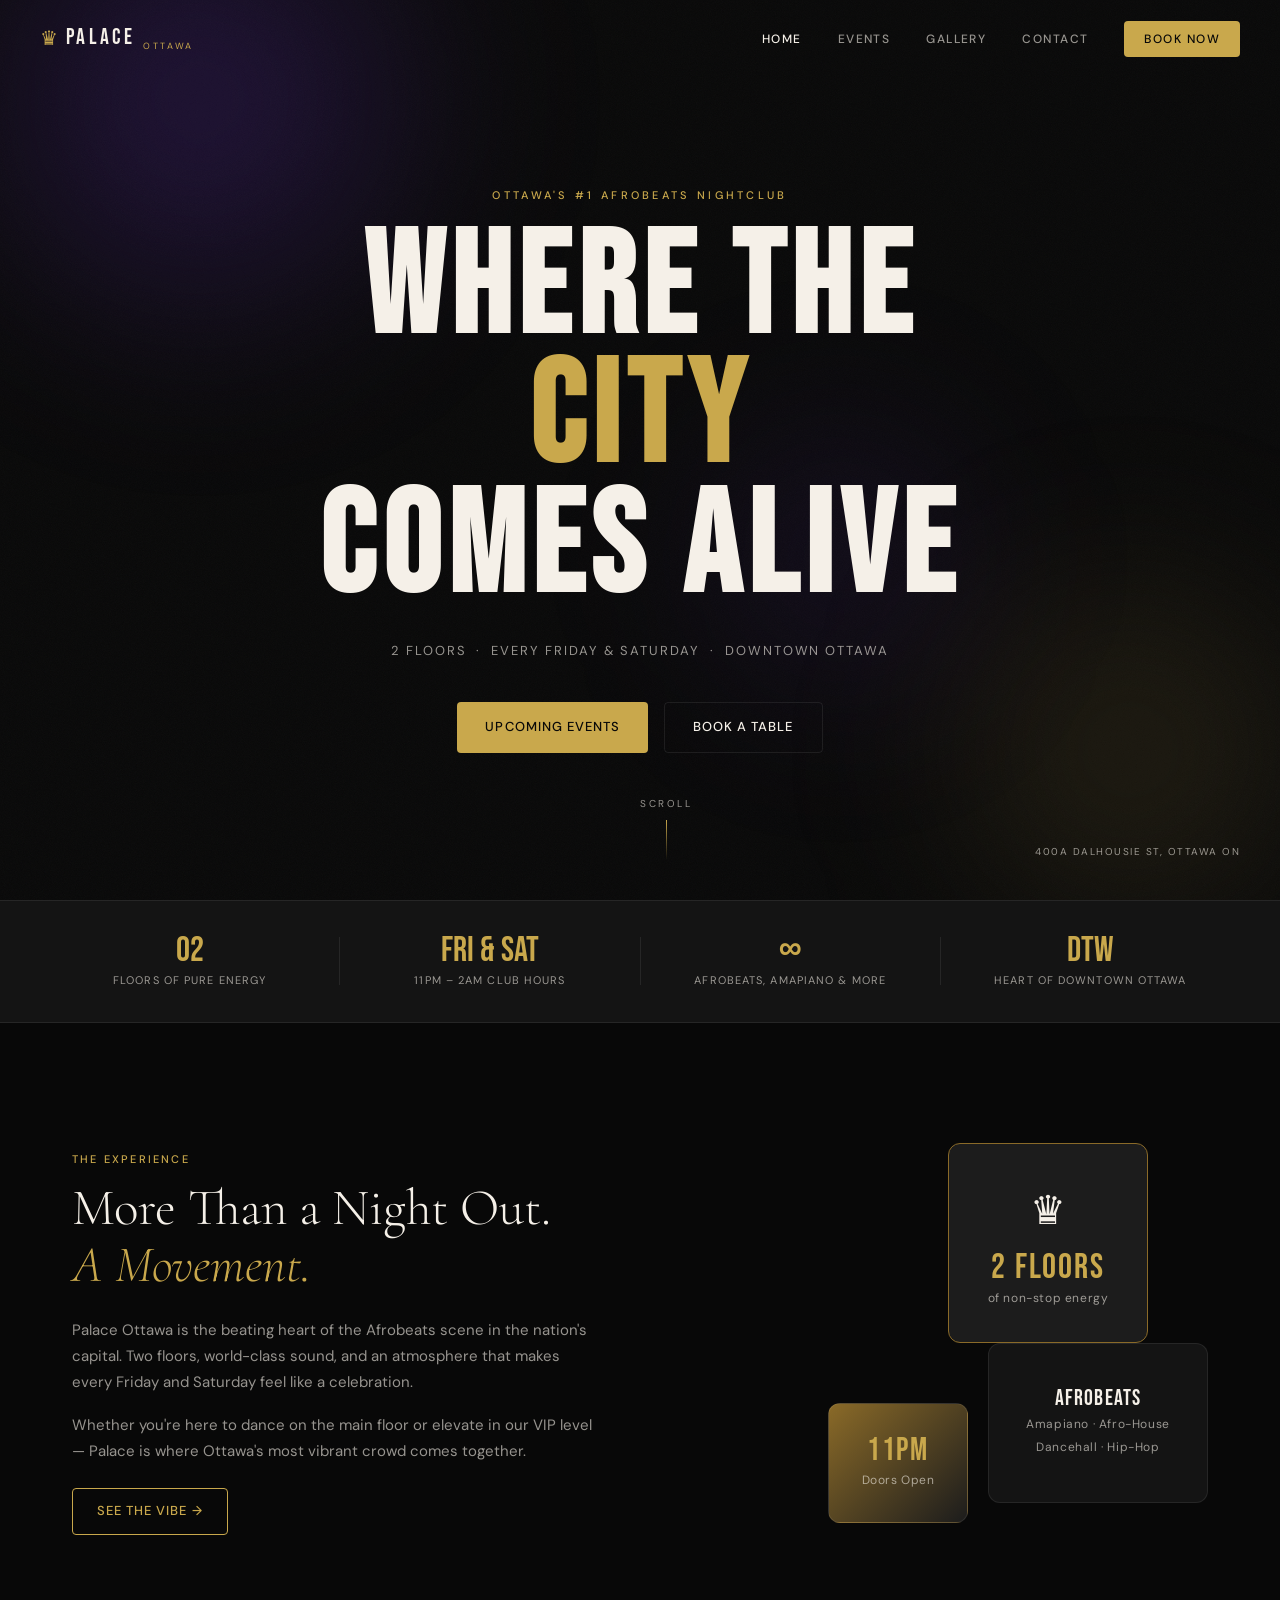
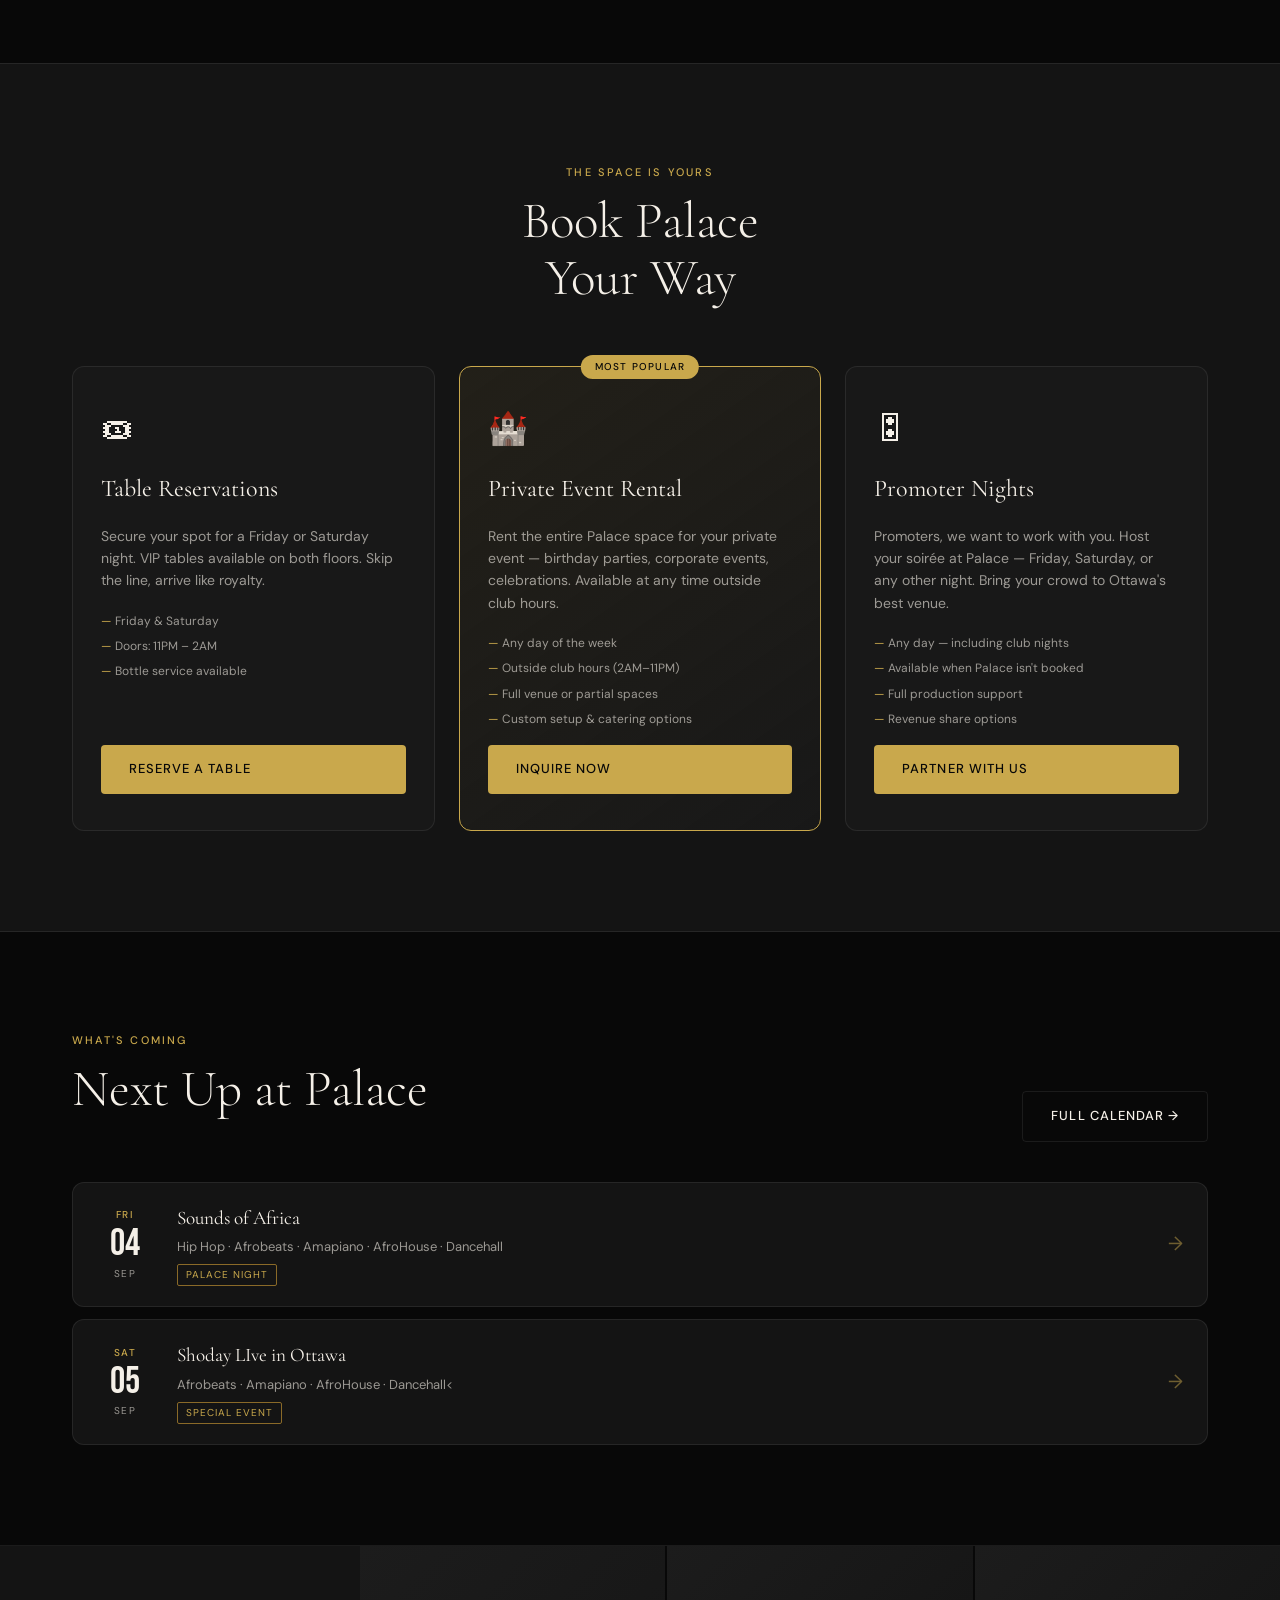
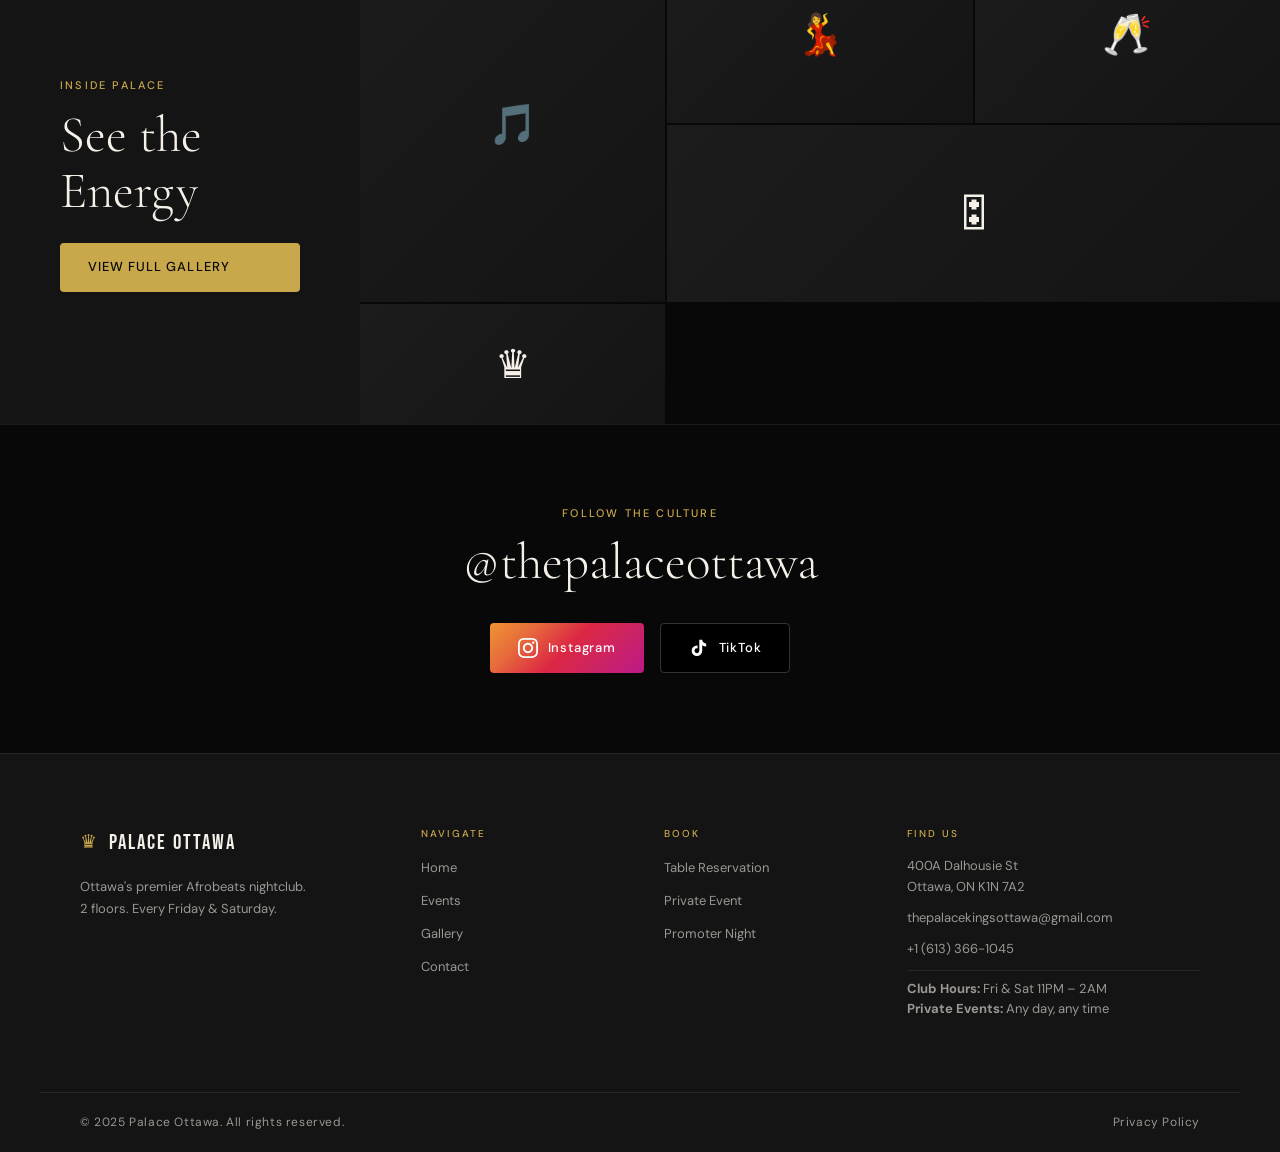
==== index.html @ 288f21a3 "Update index.html" ====
<!DOCTYPE html>
<html lang="en">
<head>
  <meta charset="UTF-8"/>
  <meta name="viewport" content="width=device-width, initial-scale=1.0"/>
  <title>Palace Ottawa — Ottawa's #1 Afrobeats Nightclub</title>
  <meta name="description" content="Ottawa's premier Afrobeats nightclub. 2 floors of pure energy every Friday & Saturday. Book your table, private event, or promoter night."/>
  <link rel="icon" type="image/x-icon" href="favicon.ico"/>
  <link rel="icon" type="image/png" sizes="32x32" href="favicon-32.png"/>
  <link rel="apple-touch-icon" sizes="180x180" href="apple-touch-icon.png"/>
  <link rel="icon" type="image/png" sizes="192x192" href="favicon-192.png"/>
  <link rel="icon" type="image/png" sizes="512x512" href="favicon-512.png"/>
  <link rel="preconnect" href="https://fonts.googleapis.com"/>
  <link rel="preconnect" href="https://fonts.gstatic.com" crossorigin/>
  <link href="https://fonts.googleapis.com/css2?family=Cormorant+Garamond:ital,wght@0,300;0,400;0,600;1,300;1,400&family=Bebas+Neue&family=DM+Sans:wght@300;400;500&display=swap" rel="stylesheet"/>
  <link rel="stylesheet" href="css/style.css"/>
  <!-- Open Graph / Social Sharing -->
  <meta property="og:type" content="website"/>
  <meta property="og:site_name" content="Palace Ottawa"/>
  <meta property="og:title" content="Palace Ottawa — Ottawa's #1 Afrobeats Nightclub"/>
  <meta property="og:description" content="Ottawa's premier Afrobeats nightclub. 2 floors of pure energy every Friday & Saturday. Book your table, private event, or promoter night."/>
  <meta property="og:url" content="https://thepalaceottawa.com/"/>
  <meta property="og:image" content="https://res.cloudinary.com/dzd4bw9fk/image/upload/q_auto/f_auto/v1777081550/og-image.jpg"/>
  <meta property="og:image:width" content="1200"/>
  <meta property="og:image:height" content="630"/>
  <!-- Twitter Card -->
  <meta name="twitter:card" content="summary_large_image"/>
  <meta name="twitter:title" content="Palace Ottawa — Ottawa's #1 Afrobeats Nightclub"/>
  <meta name="twitter:description" content="Ottawa's premier Afrobeats nightclub. 2 floors of pure energy every Friday & Saturday. Book your table, private event, or promoter night."/>
  <meta name="twitter:image" content="https://res.cloudinary.com/dzd4bw9fk/image/upload/q_auto/f_auto/v1777081550/og-image.jpg"/>
</head>
<body>

<!-- NAV -->
<nav id="navbar">
  <a href="index.html" class="nav-logo">
    <span class="logo-crown">♛</span>
    <span class="logo-text">PALACE</span>
    <span class="logo-sub">OTTAWA</span>
  </a>
  <button class="nav-toggle" id="navToggle" aria-label="Menu">
    <span></span><span></span><span></span>
  </button>
  <ul class="nav-links" id="navLinks">
    <li><a href="index.html" class="active">Home</a></li>
    <li><a href="events.html">Events</a></li>
    <li><a href="gallery.html">Gallery</a></li>
    <li><a href="contact.html">Contact</a></li>
    <li><a href="contact.html" class="nav-cta">Book Now</a></li>
  </ul>
</nav>

<!-- HERO -->
<section class="hero">
  <div class="hero-bg">
    <div class="hero-grain"></div>
    <div class="hero-glow glow-1"></div>
    <div class="hero-glow glow-2"></div>
    <div class="hero-glow glow-3"></div>
  </div>
  <div class="hero-content">
    <p class="hero-eyebrow">Ottawa's #1 Afrobeats Nightclub</p>
    <h1 class="hero-title">
      <span class="hero-line">WHERE THE</span>
      <span class="hero-line accent">CITY</span>
      <span class="hero-line">COMES ALIVE</span>
    </h1>
    <p class="hero-sub">2 Floors &nbsp;·&nbsp; Every Friday & Saturday &nbsp;·&nbsp; Downtown Ottawa</p>
    <div class="hero-actions">
      <a href="events.html" class="btn btn-primary">Upcoming Events</a>
      <a href="contact.html" class="btn btn-ghost">Book a Table</a>
    </div>
  </div>
  <div class="hero-scroll">
    <span>Scroll</span>
    <div class="scroll-line"></div>
  </div>
  <div class="hero-address">
    <span>400A Dalhousie St, Ottawa ON</span>
  </div>
</section>

<!-- ABOUT STRIP -->
<section class="about-strip">
  <div class="strip-item">
    <span class="strip-number">02</span>
    <span class="strip-label">Floors of Pure Energy</span>
  </div>
  <div class="strip-divider"></div>
  <div class="strip-item">
    <span class="strip-number">Fri & Sat</span>
    <span class="strip-label">11PM – 2AM Club Hours</span>
  </div>
  <div class="strip-divider"></div>
  <div class="strip-item">
    <span class="strip-number">∞</span>
    <span class="strip-label">Afrobeats, Amapiano & More</span>
  </div>
  <div class="strip-divider"></div>
  <div class="strip-item">
    <span class="strip-number">DTW</span>
    <span class="strip-label">Heart of Downtown Ottawa</span>
  </div>
</section>

<!-- INTRO SECTION -->
<section class="intro-section">
  <div class="container">
    <div class="intro-grid">
      <div class="intro-text">
        <p class="section-tag">The Experience</p>
        <h2 class="section-title">More Than a Night Out.<br/><em>A Movement.</em></h2>
        <p class="body-text">Palace Ottawa is the beating heart of the Afrobeats scene in the nation's capital. Two floors, world-class sound, and an atmosphere that makes every Friday and Saturday feel like a celebration.</p>
        <p class="body-text">Whether you're here to dance on the main floor or elevate in our VIP level — Palace is where Ottawa's most vibrant crowd comes together.</p>
        <a href="gallery.html" class="btn btn-outline">See the Vibe →</a>
      </div>
      <div class="intro-visual">
        <div class="visual-card card-main">
          <div class="card-inner">
            <span class="card-icon">♛</span>
            <p class="card-big">2 Floors</p>
            <p class="card-small">of non-stop energy</p>
          </div>
        </div>
        <div class="visual-card card-accent">
          <div class="card-inner">
            <p class="card-big">Afrobeats</p>
            <p class="card-small">Amapiano · Afro-House</p>
            <p class="card-small">Dancehall · Hip-Hop</p>
          </div>
        </div>
        <div class="visual-card card-sm">
          <div class="card-inner">
            <p class="card-big">11PM</p>
            <p class="card-small">Doors Open</p>
          </div>
        </div>
      </div>
    </div>
  </div>
</section>

<!-- BOOKING SECTION — 3 CARDS -->
<section class="booking-section">
  <div class="container">
    <p class="section-tag center">The Space is Yours</p>
    <h2 class="section-title center">Book Palace<br/>Your Way</h2>
    <div class="booking-grid">

      <div class="booking-card">
        <div class="booking-icon">🎟</div>
        <h3>Table Reservations</h3>
        <p>Secure your spot for a Friday or Saturday night. VIP tables available on both floors. Skip the line, arrive like royalty.</p>
        <ul class="booking-details">
          <li>Friday & Saturday</li>
          <li>Doors: 11PM – 2AM</li>
          <li>Bottle service available</li>
        </ul>
        <a href="contact.html?type=table" class="btn btn-primary">Reserve a Table</a>
      </div>

      <div class="booking-card featured">
        <div class="booking-badge">Most Popular</div>
        <div class="booking-icon">🏰</div>
        <h3>Private Event Rental</h3>
        <p>Rent the entire Palace space for your private event — birthday parties, corporate events, celebrations. Available at any time outside club hours.</p>
        <ul class="booking-details">
          <li>Any day of the week</li>
          <li>Outside club hours (2AM–11PM)</li>
          <li>Full venue or partial spaces</li>
          <li>Custom setup & catering options</li>
        </ul>
        <a href="contact.html?type=private" class="btn btn-primary">Inquire Now</a>
      </div>

      <div class="booking-card">
        <div class="booking-icon">🎛</div>
        <h3>Promoter Nights</h3>
        <p>Promoters, we want to work with you. Host your soirée at Palace — Friday, Saturday, or any other night. Bring your crowd to Ottawa's best venue.</p>
        <ul class="booking-details">
          <li>Any day — including club nights</li>
          <li>Available when Palace isn't booked</li>
          <li>Full production support</li>
          <li>Revenue share options</li>
        </ul>
        <a href="contact.html?type=promoter" class="btn btn-primary">Partner With Us</a>
      </div>

    </div>
  </div>
</section>

<!-- UPCOMING EVENTS TEASER -->
<section class="events-teaser">
  <div class="container">
    <div class="events-teaser-header">
      <div>
        <p class="section-tag">What's Coming</p>
        <h2 class="section-title">Next Up at Palace</h2>
      </div>
      <a href="events.html" class="btn btn-ghost">Full Calendar →</a>
    </div>
    <div class="events-preview-grid" id="eventsPreview">
      <!--
      ╔══════════════════════════════════════════════════════════════╗
      ║  HOMEPAGE EVENTS — update these 2 cards with your next      ║
      ║  upcoming events. Change:                                    ║
      ║  · event-day  → FRI / SAT / THU etc.                        ║
      ║  · event-num  → day number                                   ║
      ║  · event-month → APR / MAY / JUN etc.                       ║
      ║  · <h4>       → event title                                  ║
      ║  · <p>        → genres                                       ║
      ║  · event-tag  → Palace Night / Special Event / Promoter Night║
      ╚══════════════════════════════════════════════════════════════╝
      -->

      <!-- NEXT EVENT 1 — ← EDIT THIS -->
      <div class="event-preview-card">
        <div class="event-preview-date">
          <span class="event-day">FRI</span>   <!-- ← day abbrev -->
          <span class="event-num">04</span>    <!-- ← day number -->
          <span class="event-month">SEP</span> <!-- ← month abbrev -->
        </div>
        <div class="event-preview-info">
          <h4>Sounds of Africa</h4>             <!-- ← event title -->
          <p>Hip Hop · Afrobeats · Amapiano · AfroHouse · Dancehall</p> <!-- ← genres -->
          <span class="event-tag">Palace Night</span> <!-- ← badge -->
        </div>
        <a href="events.html" class="event-arrow">→</a>
      </div>

      <!-- NEXT EVENT 2 — ← EDIT THIS -->
      <div class="event-preview-card">
        <div class="event-preview-date">
          <span class="event-day">SAT</span>
          <span class="event-num">05</span>
          <span class="event-month">SEP</span>
        </div>
        <div class="event-preview-info">
          <h4>Shoday LIve in Ottawa</h4>
          <p>Afrobeats · Amapiano · AfroHouse · Dancehall<</p>
          <span class="event-tag">Special Event</span>
        </div>
        <a href="events.html" class="event-arrow">→</a>
      </div>
    </div>
  </div>
</section>

<!-- GALLERY TEASER -->
<section class="gallery-teaser">
  <div class="gallery-teaser-text">
    <p class="section-tag">Inside Palace</p>
    <h2 class="section-title">See the Energy</h2>
    <a href="gallery.html" class="btn btn-primary">View Full Gallery</a>
  </div>
  <div class="gallery-mosaic">
    <div class="mosaic-item m1"><div class="mosaic-inner"><span>🎵</span></div></div>
    <div class="mosaic-item m2"><div class="mosaic-inner"><span>💃</span></div></div>
    <div class="mosaic-item m3"><div class="mosaic-inner"><span>🥂</span></div></div>
    <div class="mosaic-item m4"><div class="mosaic-inner"><span>🎛</span></div></div>
    <div class="mosaic-item m5"><div class="mosaic-inner"><span>♛</span></div></div>
  </div>
</section>

<!-- INSTAGRAM CTA -->
<section class="social-section">
  <div class="container center">
    <p class="section-tag">Follow the Culture</p>
    <h2 class="section-title">@thepalaceottawa</h2>
    <div class="social-links">
      <a href="https://www.instagram.com/thepalaceottawa/" target="_blank" class="social-btn instagram">
        <svg width="20" height="20" viewBox="0 0 24 24" fill="currentColor"><path d="M12 2.163c3.204 0 3.584.012 4.85.07 3.252.148 4.771 1.691 4.919 4.919.058 1.265.069 1.645.069 4.849 0 3.205-.012 3.584-.069 4.849-.149 3.225-1.664 4.771-4.919 4.919-1.266.058-1.644.07-4.85.07-3.204 0-3.584-.012-4.849-.07-3.26-.149-4.771-1.699-4.919-4.92-.058-1.265-.07-1.644-.07-4.849 0-3.204.013-3.583.07-4.849.149-3.227 1.664-4.771 4.919-4.919 1.266-.057 1.645-.069 4.849-.069zm0-2.163c-3.259 0-3.667.014-4.947.072-4.358.2-6.78 2.618-6.98 6.98-.059 1.281-.073 1.689-.073 4.948 0 3.259.014 3.668.072 4.948.2 4.358 2.618 6.78 6.98 6.98 1.281.058 1.689.072 4.948.072 3.259 0 3.668-.014 4.948-.072 4.354-.2 6.782-2.618 6.979-6.98.059-1.28.073-1.689.073-4.948 0-3.259-.014-3.667-.072-4.947-.196-4.354-2.617-6.78-6.979-6.98-1.281-.059-1.69-.073-4.949-.073zm0 5.838c-3.403 0-6.162 2.759-6.162 6.162s2.759 6.163 6.162 6.163 6.162-2.759 6.162-6.163c0-3.403-2.759-6.162-6.162-6.162zm0 10.162c-2.209 0-4-1.79-4-4 0-2.209 1.791-4 4-4s4 1.791 4 4c0 2.21-1.791 4-4 4zm6.406-11.845c-.796 0-1.441.645-1.441 1.44s.645 1.44 1.441 1.44c.795 0 1.439-.645 1.439-1.44s-.644-1.44-1.439-1.44z"/></svg>
        Instagram
      </a>
      <a href="https://www.tiktok.com/@thepalaceottawa" target="_blank" class="social-btn tiktok">
        <svg width="20" height="20" viewBox="0 0 24 24" fill="currentColor"><path d="M19.59 6.69a4.83 4.83 0 01-3.77-4.25V2h-3.45v13.67a2.89 2.89 0 01-2.88 2.5 2.89 2.89 0 01-2.89-2.89 2.89 2.89 0 012.89-2.89c.28 0 .54.04.79.1V9.01a6.33 6.33 0 00-.79-.05 6.34 6.34 0 00-6.34 6.34 6.34 6.34 0 006.34 6.34 6.34 6.34 0 006.33-6.34V8.69a8.27 8.27 0 004.83 1.54V6.78a4.85 4.85 0 01-1.06-.09z"/></svg>
        TikTok
      </a>
    </div>
  </div>
</section>

<!-- FOOTER -->
<footer class="footer">
  <div class="footer-top">
    <div class="footer-brand">
      <div class="footer-logo">
        <span class="logo-crown">♛</span>
        <span>PALACE OTTAWA</span>
      </div>
      <p>Ottawa's premier Afrobeats nightclub.<br/>2 floors. Every Friday & Saturday.</p>
    </div>
    <div class="footer-links">
      <h4>Navigate</h4>
      <a href="index.html">Home</a>
      <a href="events.html">Events</a>
      <a href="gallery.html">Gallery</a>
      <a href="contact.html">Contact</a>
    </div>
    <div class="footer-links">
      <h4>Book</h4>
      <a href="contact.html?type=table">Table Reservation</a>
      <a href="contact.html?type=private">Private Event</a>
      <a href="contact.html?type=promoter">Promoter Night</a>
    </div>
    <div class="footer-info">
      <h4>Find Us</h4>
      <p>400A Dalhousie St<br/>Ottawa, ON K1N 7A2</p>
      <p><a href="mailto:thepalacekingsottawa@gmail.com">thepalacekingsottawa@gmail.com</a></p>
      <p><a href="tel:+16133661045">+1 (613) 366-1045</a></p>
      <div class="footer-hours">
        <p><strong>Club Hours:</strong> Fri & Sat 11PM – 2AM</p>
        <p><strong>Private Events:</strong> Any day, any time</p>
      </div>
    </div>
  </div>
  <div class="footer-bottom">
    <p>© 2025 Palace Ottawa. All rights reserved.</p>
    <a href="#">Privacy Policy</a>
  </div>
</footer>

<script src="js/main.js"></script>
</body>
</html>
---- css/style.css ----
/* ============================================
   PALACE OTTAWA — MAIN STYLESHEET
   Aesthetic: Dark luxury · Gold accents · Editorial
   ============================================ */

:root {
  --black: #080808;
  --dark: #0e0e0e;
  --dark2: #141414;
  --dark3: #1c1c1c;
  --card: #181818;
  --border: rgba(255,255,255,0.08);
  --gold: #c9a84c;
  --gold-light: #e8c97a;
  --gold-dark: #8a6a28;
  --white: #f5f0e8;
  --white-muted: rgba(245,240,232,0.6);
  --white-dim: rgba(245,240,232,0.15);
  --purple: #7c3aed;
  --purple-glow: rgba(124,58,237,0.25);
  --font-display: 'Bebas Neue', sans-serif;
  --font-serif: 'Cormorant Garamond', Georgia, serif;
  --font-body: 'DM Sans', sans-serif;
  --radius: 4px;
  --radius-lg: 12px;
  --transition: 0.3s cubic-bezier(0.4,0,0.2,1);
}

/* RESET */
*, *::before, *::after { box-sizing: border-box; margin: 0; padding: 0; }
html { scroll-behavior: smooth; }
body {
  background: var(--black);
  color: var(--white);
  font-family: var(--font-body);
  font-size: 16px;
  line-height: 1.6;
  overflow-x: hidden;
}
a { color: inherit; text-decoration: none; }
img { max-width: 100%; display: block; }
button { cursor: pointer; border: none; background: none; font: inherit; }
input, select, textarea { font: inherit; }

/* UTILITIES */
.container { max-width: 1200px; margin: 0 auto; padding: 0 32px; }
.center { text-align: center; }
.section-tag {
  font-family: var(--font-body);
  font-size: 11px;
  font-weight: 500;
  letter-spacing: 0.2em;
  text-transform: uppercase;
  color: var(--gold);
  margin-bottom: 12px;
  display: block;
}
.section-title {
  font-family: var(--font-serif);
  font-size: clamp(2rem, 4vw, 3.2rem);
  font-weight: 300;
  line-height: 1.1;
  color: var(--white);
  margin-bottom: 24px;
}
.section-title em { font-style: italic; color: var(--gold); }
.body-text {
  color: var(--white-muted);
  font-size: 15px;
  line-height: 1.75;
  max-width: 560px;
  margin-bottom: 16px;
}

/* BUTTONS */
.btn {
  display: inline-flex;
  align-items: center;
  gap: 8px;
  padding: 14px 28px;
  font-size: 13px;
  font-weight: 500;
  letter-spacing: 0.08em;
  text-transform: uppercase;
  border-radius: var(--radius);
  transition: all var(--transition);
  white-space: nowrap;
}
.btn-primary {
  background: var(--gold);
  color: var(--black);
}
.btn-primary:hover {
  background: var(--gold-light);
  transform: translateY(-1px);
}
.btn-ghost {
  border: 1px solid var(--border);
  color: var(--white);
  background: transparent;
}
.btn-ghost:hover {
  border-color: var(--gold);
  color: var(--gold);
}
.btn-outline {
  border: 1px solid var(--gold);
  color: var(--gold);
  background: transparent;
  padding: 12px 24px;
}
.btn-outline:hover { background: var(--gold); color: var(--black); }
.btn-sm { padding: 10px 18px; font-size: 12px; }
.btn-full { width: 100%; justify-content: center; padding: 16px; font-size: 14px; }

/* ============ NAV ============ */
#navbar {
  position: fixed;
  top: 0; left: 0; right: 0;
  z-index: 1000;
  display: flex;
  align-items: center;
  justify-content: space-between;
  padding: 20px 40px;
  transition: all var(--transition);
}
#navbar.scrolled {
  background: rgba(8,8,8,0.95);
  backdrop-filter: blur(12px);
  padding: 14px 40px;
  border-bottom: 1px solid var(--border);
}
.nav-logo {
  display: flex;
  align-items: center;
  gap: 8px;
  text-decoration: none;
}
.logo-crown { font-size: 20px; color: var(--gold); }
.logo-text {
  font-family: var(--font-display);
  font-size: 22px;
  color: var(--white);
  letter-spacing: 0.15em;
}
.logo-sub {
  font-family: var(--font-body);
  font-size: 9px;
  letter-spacing: 0.3em;
  color: var(--gold);
  text-transform: uppercase;
  align-self: flex-end;
  padding-bottom: 2px;
}
.nav-links {
  display: flex;
  align-items: center;
  gap: 36px;
  list-style: none;
}
.nav-links a {
  font-size: 12px;
  font-weight: 500;
  letter-spacing: 0.12em;
  text-transform: uppercase;
  color: var(--white-muted);
  transition: color var(--transition);
}
.nav-links a:hover, .nav-links a.active { color: var(--white); }
.nav-links .nav-cta {
  background: var(--gold);
  color: var(--black) !important;
  padding: 10px 20px;
  border-radius: var(--radius);
  font-weight: 500;
}
.nav-links .nav-cta:hover { background: var(--gold-light); }
.nav-toggle {
  display: none;
  flex-direction: column;
  gap: 5px;
  padding: 4px;
}
.nav-toggle span {
  display: block;
  width: 24px;
  height: 1.5px;
  background: var(--white);
  transition: all var(--transition);
}

/* ============ HERO ============ */
.hero {
  position: relative;
  min-height: 100vh;
  display: flex;
  align-items: center;
  justify-content: center;
  overflow: hidden;
  padding: 120px 40px 80px;
}
.hero-bg {
  position: absolute;
  inset: 0;
  background: var(--black);
}
.hero-grain {
  position: absolute;
  inset: 0;
  opacity: 0.035;
  background-image: url("data:image/svg+xml,%3Csvg viewBox='0 0 256 256' xmlns='http://www.w3.org/2000/svg'%3E%3Cfilter id='n'%3E%3CfeTurbulence type='fractalNoise' baseFrequency='0.9' numOctaves='4' stitchTiles='stitch'/%3E%3C/filter%3E%3Crect width='100%25' height='100%25' filter='url(%23n)'/%3E%3C/svg%3E");
  background-size: 200px;
}
.hero-glow {
  position: absolute;
  border-radius: 50%;
  filter: blur(80px);
  animation: glow-pulse 6s ease-in-out infinite;
}
.glow-1 {
  width: 600px; height: 600px;
  background: radial-gradient(circle, var(--purple-glow) 0%, transparent 70%);
  top: -200px; left: -100px;
  animation-delay: 0s;
}
.glow-2 {
  width: 500px; height: 500px;
  background: radial-gradient(circle, rgba(201,168,76,0.15) 0%, transparent 70%);
  bottom: -100px; right: -100px;
  animation-delay: 3s;
}
.glow-3 {
  width: 400px; height: 400px;
  background: radial-gradient(circle, rgba(124,58,237,0.12) 0%, transparent 70%);
  top: 40%; left: 50%;
  animation-delay: 1.5s;
}
@keyframes glow-pulse {
  0%, 100% { opacity: 0.5; transform: scale(1); }
  50% { opacity: 1; transform: scale(1.1); }
}
.hero-content {
  position: relative;
  z-index: 2;
  text-align: center;
  max-width: 900px;
}
.hero-eyebrow {
  font-size: 11px;
  font-weight: 500;
  letter-spacing: 0.3em;
  text-transform: uppercase;
  color: var(--gold);
  margin-bottom: 20px;
  animation: fade-up 0.8s ease both;
}
.hero-title {
  font-family: var(--font-display);
  font-size: clamp(4rem, 12vw, 9rem);
  line-height: 0.9;
  letter-spacing: 0.05em;
  color: var(--white);
  margin-bottom: 28px;
}
.hero-line { display: block; animation: fade-up 0.8s ease both; }
.hero-line:nth-child(2) { animation-delay: 0.1s; }
.hero-line:nth-child(3) { animation-delay: 0.2s; }
.hero-title .accent { color: var(--gold); }
.hero-sub {
  font-family: var(--font-body);
  font-size: 13px;
  letter-spacing: 0.15em;
  text-transform: uppercase;
  color: var(--white-muted);
  margin-bottom: 40px;
  animation: fade-up 0.8s ease 0.3s both;
}
.hero-actions {
  display: flex;
  gap: 16px;
  justify-content: center;
  flex-wrap: wrap;
  animation: fade-up 0.8s ease 0.4s both;
}
.hero-scroll {
  position: absolute;
  bottom: 40px;
  left: 50%;
  transform: translateX(-50%);
  display: flex;
  flex-direction: column;
  align-items: center;
  gap: 8px;
  z-index: 2;
  animation: fade-up 1s ease 0.8s both;
}
.hero-scroll span {
  font-size: 10px;
  letter-spacing: 0.25em;
  text-transform: uppercase;
  color: var(--white-muted);
}
.scroll-line {
  width: 1px;
  height: 40px;
  background: linear-gradient(to bottom, var(--gold), transparent);
  animation: scroll-line 1.5s ease-in-out infinite;
}
@keyframes scroll-line {
  0% { transform: scaleY(0); transform-origin: top; }
  50% { transform: scaleY(1); transform-origin: top; }
  51% { transform: scaleY(1); transform-origin: bottom; }
  100% { transform: scaleY(0); transform-origin: bottom; }
}
.hero-address {
  position: absolute;
  bottom: 40px;
  right: 40px;
  font-size: 10px;
  letter-spacing: 0.15em;
  text-transform: uppercase;
  color: var(--white-muted);
  z-index: 2;
  animation: fade-up 1s ease 1s both;
}
@keyframes fade-up {
  from { opacity: 0; transform: translateY(20px); }
  to { opacity: 1; transform: translateY(0); }
}

/* ============ ABOUT STRIP ============ */
.about-strip {
  display: flex;
  align-items: center;
  border-top: 1px solid var(--border);
  border-bottom: 1px solid var(--border);
  background: var(--dark2);
  padding: 32px 40px;
  gap: 0;
  overflow-x: auto;
}
.strip-item {
  flex: 1;
  min-width: 180px;
  display: flex;
  flex-direction: column;
  align-items: center;
  gap: 4px;
  padding: 0 20px;
  text-align: center;
}
.strip-number {
  font-family: var(--font-display);
  font-size: 2.2rem;
  color: var(--gold);
  line-height: 1;
}
.strip-label {
  font-size: 11px;
  letter-spacing: 0.1em;
  text-transform: uppercase;
  color: var(--white-muted);
}
.strip-divider {
  width: 1px;
  height: 48px;
  background: var(--border);
  flex-shrink: 0;
}

/* ============ INTRO ============ */
.intro-section {
  padding: 120px 0;
}
.intro-grid {
  display: grid;
  grid-template-columns: 1fr 1fr;
  gap: 80px;
  align-items: center;
}
.intro-text .body-text { max-width: 100%; }
.intro-text .btn { margin-top: 8px; }
.intro-visual {
  position: relative;
  height: 400px;
}
.visual-card {
  position: absolute;
  border: 1px solid var(--border);
  border-radius: var(--radius-lg);
  overflow: hidden;
  transition: transform var(--transition);
}
.visual-card:hover { transform: translateY(-4px); }
.card-inner {
  width: 100%;
  height: 100%;
  display: flex;
  flex-direction: column;
  align-items: center;
  justify-content: center;
  padding: 24px;
  text-align: center;
}
.card-icon { font-size: 2.5rem; margin-bottom: 8px; }
.card-big {
  font-family: var(--font-display);
  font-size: 2.2rem;
  letter-spacing: 0.05em;
  line-height: 1;
}
.card-small { font-size: 12px; color: var(--white-muted); letter-spacing: 0.05em; margin-top: 4px; }
.card-main {
  width: 200px; height: 200px;
  top: 0; right: 60px;
  background: var(--dark3);
  border-color: var(--gold-dark);
}
.card-main .card-big { color: var(--gold); }
.card-accent {
  width: 220px; height: 160px;
  bottom: 40px; right: 0;
  background: var(--dark2);
}
.card-accent .card-big { font-size: 1.4rem; color: var(--white); }
.card-sm {
  width: 140px; height: 120px;
  bottom: 20px; right: 240px;
  background: linear-gradient(135deg, var(--gold-dark), var(--dark3));
}
.card-sm .card-big { font-size: 2rem; color: var(--gold); }

/* ============ BOOKING SECTION ============ */
.booking-section {
  padding: 100px 0;
  background: var(--dark2);
  border-top: 1px solid var(--border);
  border-bottom: 1px solid var(--border);
}
.booking-section .section-tag.center, .booking-section .section-title.center { display: block; text-align: center; }
.booking-grid {
  display: grid;
  grid-template-columns: repeat(3, 1fr);
  gap: 24px;
  margin-top: 60px;
}
.booking-card {
  position: relative;
  background: var(--card);
  border: 1px solid var(--border);
  border-radius: var(--radius-lg);
  padding: 36px 28px;
  display: flex;
  flex-direction: column;
  gap: 16px;
  transition: all var(--transition);
}
.booking-card:hover {
  border-color: var(--gold-dark);
  transform: translateY(-4px);
}
.booking-card.featured {
  border-color: var(--gold);
  background: linear-gradient(145deg, rgba(201,168,76,0.08), var(--card));
}
.booking-badge {
  position: absolute;
  top: -12px; left: 50%;
  transform: translateX(-50%);
  background: var(--gold);
  color: var(--black);
  font-size: 10px;
  font-weight: 500;
  letter-spacing: 0.12em;
  text-transform: uppercase;
  padding: 4px 14px;
  border-radius: 20px;
  white-space: nowrap;
}
.booking-icon { font-size: 2rem; }
.booking-card h3 {
  font-family: var(--font-serif);
  font-size: 1.5rem;
  font-weight: 400;
  color: var(--white);
}
.booking-card p { font-size: 14px; color: var(--white-muted); line-height: 1.6; }
.booking-details {
  list-style: none;
  display: flex;
  flex-direction: column;
  gap: 6px;
  margin-top: 4px;
}
.booking-details li {
  font-size: 12px;
  color: var(--white-muted);
  padding-left: 14px;
  position: relative;
}
.booking-details li::before {
  content: '—';
  position: absolute;
  left: 0;
  color: var(--gold);
}
.booking-card .btn { margin-top: auto; }

/* ============ EVENTS TEASER ============ */
.events-teaser {
  padding: 100px 0;
}
.events-teaser-header {
  display: flex;
  align-items: flex-end;
  justify-content: space-between;
  margin-bottom: 40px;
}
.events-preview-grid {
  display: flex;
  flex-direction: column;
  gap: 12px;
}
.event-preview-card {
  display: flex;
  align-items: center;
  gap: 24px;
  background: var(--dark2);
  border: 1px solid var(--border);
  border-radius: var(--radius-lg);
  padding: 20px 24px;
  transition: all var(--transition);
}
.event-preview-card:hover {
  border-color: var(--gold-dark);
  background: var(--dark3);
}
.event-preview-date {
  display: flex;
  flex-direction: column;
  align-items: center;
  min-width: 56px;
  gap: 2px;
}
.event-day { font-size: 10px; letter-spacing: 0.15em; color: var(--gold); font-weight: 500; }
.event-num { font-family: var(--font-display); font-size: 2.4rem; color: var(--white); line-height: 1; }
.event-month { font-size: 10px; letter-spacing: 0.15em; color: var(--white-muted); }
.event-preview-info { flex: 1; }
.event-preview-info h4 {
  font-family: var(--font-serif);
  font-size: 1.2rem;
  font-weight: 400;
  margin-bottom: 4px;
}
.event-preview-info p { font-size: 13px; color: var(--white-muted); }
.event-tag {
  display: inline-block;
  font-size: 10px;
  letter-spacing: 0.1em;
  text-transform: uppercase;
  color: var(--gold);
  border: 1px solid var(--gold-dark);
  padding: 2px 8px;
  border-radius: 2px;
  margin-top: 6px;
}
.event-arrow {
  font-size: 1.2rem;
  color: var(--gold);
  opacity: 0.5;
  transition: all var(--transition);
}
.event-preview-card:hover .event-arrow { opacity: 1; transform: translateX(4px); }

/* ============ GALLERY TEASER ============ */
.gallery-teaser {
  display: grid;
  grid-template-columns: 360px 1fr;
  min-height: 480px;
  border-top: 1px solid var(--border);
  border-bottom: 1px solid var(--border);
}
.gallery-teaser-text {
  display: flex;
  flex-direction: column;
  justify-content: center;
  padding: 60px;
  background: var(--dark2);
}
.gallery-mosaic {
  display: grid;
  grid-template-columns: repeat(3, 1fr);
  grid-template-rows: repeat(2, 1fr);
  gap: 2px;
}
.mosaic-item {
  background: var(--dark3);
  overflow: hidden;
  transition: filter var(--transition);
}
.mosaic-item:hover { filter: brightness(1.2); }
.mosaic-inner {
  width: 100%;
  height: 100%;
  min-height: 120px;
  display: flex;
  align-items: center;
  justify-content: center;
  font-size: 2.5rem;
  background: linear-gradient(135deg, var(--dark3), var(--dark2));
}
.m1 { grid-row: span 2; }
.m4 { grid-column: span 2; }

/* ============ SOCIAL SECTION ============ */
.social-section { padding: 80px 0; }
.social-links { display: flex; gap: 16px; justify-content: center; flex-wrap: wrap; margin-top: 32px; }
.social-btn {
  display: inline-flex;
  align-items: center;
  gap: 10px;
  padding: 14px 28px;
  border-radius: var(--radius);
  font-size: 13px;
  font-weight: 500;
  letter-spacing: 0.06em;
  transition: all var(--transition);
}
.social-btn.instagram {
  background: linear-gradient(135deg, #f09433 0%, #e6683c 25%, #dc2743 50%, #cc2366 75%, #bc1888 100%);
  color: #fff;
}
.social-btn.tiktok { background: #000; color: #fff; border: 1px solid #333; }
.social-btn:hover { transform: translateY(-2px); opacity: 0.9; }

/* ============ PAGE HERO (inner pages) ============ */
.page-hero {
  position: relative;
  padding: 180px 40px 100px;
  text-align: center;
  overflow: hidden;
}
.page-hero-bg { position: absolute; inset: 0; background: var(--black); }
.page-hero-content { position: relative; z-index: 2; }
.page-title {
  font-family: var(--font-display);
  font-size: clamp(3rem, 8vw, 6rem);
  letter-spacing: 0.08em;
  margin-bottom: 20px;
}
.page-title em { font-style: italic; font-family: var(--font-serif); color: var(--gold); }
.page-subtitle {
  max-width: 560px;
  margin: 0 auto;
  color: var(--white-muted);
  font-size: 16px;
  line-height: 1.7;
}

/* ============ FILTER BAR ============ */
.filter-bar {
  border-top: 1px solid var(--border);
  border-bottom: 1px solid var(--border);
  background: var(--dark2);
  position: sticky;
  top: 70px;
  z-index: 100;
}
.filter-inner {
  display: flex;
  gap: 0;
  overflow-x: auto;
  padding: 0;
}
.filter-btn {
  flex-shrink: 0;
  padding: 16px 24px;
  font-size: 12px;
  font-weight: 500;
  letter-spacing: 0.1em;
  text-transform: uppercase;
  color: var(--white-muted);
  border-right: 1px solid var(--border);
  transition: all var(--transition);
}
.filter-btn:hover { color: var(--white); background: var(--dark3); }
.filter-btn.active { color: var(--gold); border-bottom: 2px solid var(--gold); }

/* ============ EVENTS PAGE ============ */
.events-section { padding: 80px 0; }
.mini-calendar {
  background: var(--dark2);
  border: 1px solid var(--border);
  border-radius: var(--radius-lg);
  padding: 24px;
  margin-bottom: 48px;
}
.cal-header {
  display: flex;
  align-items: center;
  justify-content: space-between;
  margin-bottom: 16px;
  font-family: var(--font-serif);
  font-size: 1.2rem;
}
.cal-nav {
  width: 32px; height: 32px;
  border: 1px solid var(--border);
  border-radius: var(--radius);
  color: var(--white);
  font-size: 1.2rem;
  display: flex; align-items: center; justify-content: center;
  transition: all var(--transition);
}
.cal-nav:hover { border-color: var(--gold); color: var(--gold); }
.cal-grid {
  display: grid;
  grid-template-columns: repeat(7, 1fr);
  gap: 4px;
}
.cal-day-name {
  text-align: center;
  font-size: 10px;
  letter-spacing: 0.1em;
  text-transform: uppercase;
  color: var(--white-muted);
  padding: 8px 0;
}
.cal-day {
  aspect-ratio: 1;
  display: flex;
  align-items: center;
  justify-content: center;
  font-size: 13px;
  border-radius: var(--radius);
  cursor: pointer;
  transition: all var(--transition);
  color: var(--white-muted);
}
.cal-day:hover { background: var(--dark3); color: var(--white); }
.cal-day.empty { cursor: default; }
.cal-day.has-event { color: var(--gold); font-weight: 500; }
.cal-day.has-event::after {
  content: '';
  display: block;
  width: 4px; height: 4px;
  background: var(--gold);
  border-radius: 50%;
  position: absolute;
  bottom: 4px;
  left: 50%;
  transform: translateX(-50%);
}
.cal-day { position: relative; }
.cal-day.today { border: 1px solid var(--gold-dark); }

.events-month-title {
  font-family: var(--font-serif);
  font-size: 1.4rem;
  font-weight: 300;
  color: var(--gold);
  border-bottom: 1px solid var(--border);
  padding-bottom: 12px;
  margin-bottom: 20px;
  margin-top: 48px;
}
.events-month-group:first-child .events-month-title { margin-top: 0; }
.event-card {
  display: grid;
  grid-template-columns: 72px 100px 1fr auto;
  gap: 24px;
  align-items: center;
  background: var(--dark2);
  border: 1px solid var(--border);
  border-radius: var(--radius-lg);
  padding: 20px 24px;
  margin-bottom: 12px;
  transition: all var(--transition);
}
.event-card:hover {
  border-color: var(--gold-dark);
  background: var(--dark3);
}
.event-card-date {
  display: flex;
  flex-direction: column;
  align-items: center;
  gap: 2px;
}
.ec-day { font-size: 10px; letter-spacing: 0.15em; color: var(--gold); font-weight: 500; }
.ec-num { font-family: var(--font-display); font-size: 2.6rem; color: var(--white); line-height: 1; }
.ec-month { font-size: 10px; letter-spacing: 0.12em; color: var(--white-muted); }
.event-card-flyer {
  width: 80px; height: 80px;
  border-radius: 6px;
  overflow: hidden;
  flex-shrink: 0;
}
.event-card-flyer img { width: 100%; height: 100%; object-fit: cover; }
.placeholder-flyer {
  display: flex;
  flex-direction: column;
  align-items: center;
  justify-content: center;
  gap: 4px;
  text-align: center;
}
.pf-crown { font-size: 1.4rem; }
.pf-title { font-family: var(--font-display); font-size: 0.7rem; letter-spacing: 0.05em; line-height: 1.1; }
.pf-gold { background: linear-gradient(135deg, var(--gold-dark), var(--black)); color: var(--gold-light); }
.pf-purple { background: linear-gradient(135deg, #3b0764, #000); color: #c084fc; }
.pf-fire { background: linear-gradient(135deg, #7c2d12, #000); color: #fb923c; }
.event-type-badge {
  display: inline-block;
  font-size: 9px;
  letter-spacing: 0.15em;
  text-transform: uppercase;
  color: var(--gold);
  border: 1px solid var(--gold-dark);
  padding: 2px 8px;
  border-radius: 2px;
  margin-bottom: 6px;
}
.event-type-badge.special { color: #fb923c; border-color: #7c2d12; }
.event-card-info h4 {
  font-family: var(--font-serif);
  font-size: 1.2rem;
  font-weight: 400;
  margin-bottom: 4px;
}
.event-genre { font-size: 13px; color: var(--white-muted); margin-bottom: 8px; }
.event-meta {
  display: flex;
  flex-wrap: wrap;
  gap: 12px;
}
.event-meta span { font-size: 12px; color: var(--white-muted); }
.promoter-cta-box {
  display: flex;
  align-items: center;
  justify-content: space-between;
  gap: 32px;
  margin-top: 60px;
  padding: 40px;
  background: linear-gradient(135deg, rgba(201,168,76,0.08), var(--dark2));
  border: 1px solid var(--gold-dark);
  border-radius: var(--radius-lg);
  flex-wrap: wrap;
}
.pcta-left { display: flex; align-items: flex-start; gap: 20px; flex: 1; }
.pcta-icon { font-size: 2rem; flex-shrink: 0; }
.pcta-left h3 { font-family: var(--font-serif); font-size: 1.4rem; font-weight: 400; margin-bottom: 8px; }
.pcta-left p { font-size: 14px; color: var(--white-muted); }

/* ============ GALLERY PAGE ============ */
.gallery-section { padding: 60px 0; }
.gallery-intro {
  background: var(--dark2);
  border: 1px solid var(--border);
  border-radius: var(--radius);
  padding: 14px 20px;
  margin-bottom: 32px;
  font-size: 13px;
  color: var(--white-muted);
  display: none; /* hidden in production — shown for dev reference */
}
.gallery-grid {
  display: grid;
  grid-template-columns: repeat(4, 1fr);
  grid-auto-rows: 200px;
  gap: 4px;
}
.gallery-item {
  position: relative;
  overflow: hidden;
  cursor: pointer;
  border-radius: 2px;
}
.gallery-item.gi-tall { grid-row: span 2; }
.gallery-item.gi-wide { grid-column: span 2; }
.gallery-placeholder {
  width: 100%;
  height: 100%;
  display: flex;
  flex-direction: column;
  align-items: center;
  justify-content: center;
  gap: 8px;
  font-family: var(--font-display);
  font-size: 1rem;
  letter-spacing: 0.1em;
  text-align: center;
  padding: 16px;
  transition: transform var(--transition);
}
.gallery-item:hover .gallery-placeholder { transform: scale(1.05); }
.gp-1 { background: linear-gradient(135deg, #1a0a00, #3d1a00); color: var(--gold); }
.gp-2 { background: linear-gradient(135deg, #0a001a, #1a0038); color: #c084fc; }
.gp-3 { background: linear-gradient(135deg, #001a0a, #00382a); color: #4ade80; }
.gp-4 { background: linear-gradient(135deg, #1a1500, #382e00); color: var(--gold-light); }
.gp-5 { background: linear-gradient(135deg, #1a000a, #380020); color: #f472b6; }
.gp-6 { background: linear-gradient(135deg, #001520, #002040); color: #60a5fa; }
.gallery-overlay {
  position: absolute;
  inset: 0;
  background: rgba(0,0,0,0.6);
  display: flex;
  align-items: flex-end;
  padding: 16px;
  opacity: 0;
  transition: opacity var(--transition);
}
.gallery-item:hover .gallery-overlay { opacity: 1; }
.gallery-overlay p { font-size: 13px; color: var(--white); letter-spacing: 0.05em; }
.gallery-item img { width: 100%; height: 100%; object-fit: cover; }
.gallery-instagram { padding: 80px 0; text-align: center; border-top: 1px solid var(--border); }
.gallery-instagram .body-text { margin: 0 auto 32px; }

/* Lightbox */
.lightbox {
  display: none;
  position: fixed;
  inset: 0;
  background: rgba(0,0,0,0.95);
  z-index: 9999;
  align-items: center;
  justify-content: center;
}
.lightbox.active { display: flex; }
.lightbox-close {
  position: absolute;
  top: 24px; right: 24px;
  font-size: 1.5rem;
  color: var(--white);
  opacity: 0.6;
}
.lightbox-close:hover { opacity: 1; }
.lightbox-content { max-width: 90vw; max-height: 90vh; text-align: center; }
.lightbox-content img { max-height: 80vh; border-radius: var(--radius-lg); }
#lightboxCaption { margin-top: 12px; font-size: 13px; color: var(--white-muted); }

/* ============ CONTACT PAGE ============ */
.contact-section { padding: 60px 0 100px; }
.booking-tabs {
  display: flex;
  gap: 0;
  border-bottom: 1px solid var(--border);
  margin-bottom: 48px;
  overflow-x: auto;
}
.tab-btn {
  padding: 16px 24px;
  font-size: 13px;
  font-weight: 500;
  letter-spacing: 0.06em;
  color: var(--white-muted);
  border-bottom: 2px solid transparent;
  flex-shrink: 0;
  transition: all var(--transition);
}
.tab-btn:hover { color: var(--white); }
.tab-btn.active { color: var(--gold); border-bottom-color: var(--gold); }
.tab-content-wrapper { max-width: 720px; }
.tab-panel { display: none; }
.tab-panel.active { display: block; }
.form-intro { margin-bottom: 40px; }
.form-intro h2 {
  font-family: var(--font-serif);
  font-size: 2rem;
  font-weight: 300;
  margin-bottom: 12px;
}
.form-intro p { color: var(--white-muted); font-size: 15px; line-height: 1.7; margin-bottom: 20px; }
.info-pills { display: flex; flex-wrap: wrap; gap: 8px; }
.info-pills span {
  font-size: 11px;
  letter-spacing: 0.08em;
  color: var(--gold);
  background: rgba(201,168,76,0.1);
  border: 1px solid var(--gold-dark);
  padding: 4px 12px;
  border-radius: 20px;
}
.palace-form { display: flex; flex-direction: column; gap: 20px; }
.form-row { display: grid; grid-template-columns: 1fr 1fr; gap: 20px; }
.form-group { display: flex; flex-direction: column; gap: 8px; }
.form-group label { font-size: 11px; font-weight: 500; letter-spacing: 0.12em; text-transform: uppercase; color: var(--white-muted); }
.form-group input, .form-group select, .form-group textarea {
  background: var(--dark2);
  border: 1px solid var(--border);
  border-radius: var(--radius);
  padding: 14px 16px;
  color: var(--white);
  font-size: 14px;
  transition: border-color var(--transition);
  appearance: none;
  -webkit-appearance: none;
}
.form-group select { background-image: url("data:image/svg+xml,%3Csvg xmlns='http://www.w3.org/2000/svg' width='12' height='8' viewBox='0 0 12 8'%3E%3Cpath fill='%23c9a84c' d='M1 1l5 5 5-5'/%3E%3C/svg%3E"); background-repeat: no-repeat; background-position: right 14px center; padding-right: 36px; }
.form-group input::placeholder, .form-group textarea::placeholder { color: rgba(245,240,232,0.25); }
.form-group input:focus, .form-group select:focus, .form-group textarea:focus {
  outline: none;
  border-color: var(--gold);
}
.form-group textarea { resize: vertical; min-height: 100px; }
.checkbox-group { display: flex; flex-direction: column; gap: 10px; }
.checkbox-label {
  display: flex;
  align-items: center;
  gap: 10px;
  font-size: 14px;
  color: var(--white-muted);
  cursor: pointer;
  text-transform: none;
  letter-spacing: 0;
  font-weight: 400;
}
.checkbox-label input { width: 16px; height: 16px; accent-color: var(--gold); }
.form-note { font-size: 12px; color: var(--white-muted); text-align: center; margin-top: -8px; }
.contact-info-grid {
  display: grid;
  grid-template-columns: repeat(4, 1fr);
  gap: 20px;
  margin-top: 80px;
}
.contact-info-card {
  background: var(--dark2);
  border: 1px solid var(--border);
  border-radius: var(--radius-lg);
  padding: 28px 24px;
  display: flex;
  flex-direction: column;
  gap: 8px;
}
.cic-icon { font-size: 1.8rem; margin-bottom: 4px; }
.contact-info-card h4 {
  font-size: 11px;
  font-weight: 500;
  letter-spacing: 0.15em;
  text-transform: uppercase;
  color: var(--gold);
}
.contact-info-card p { font-size: 13px; color: var(--white-muted); line-height: 1.6; }
.contact-info-card a { color: var(--white-muted); transition: color var(--transition); }
.contact-info-card a:hover { color: var(--gold); }
.contact-info-card .btn { margin-top: 8px; align-self: flex-start; }
.cic-social { display: flex; gap: 12px; margin-top: 4px; }
.cic-social a {
  font-size: 12px;
  color: var(--gold);
  border: 1px solid var(--gold-dark);
  padding: 4px 10px;
  border-radius: 2px;
  transition: all var(--transition);
}
.cic-social a:hover { background: var(--gold); color: var(--black); }

/* ============ FOOTER ============ */
.footer {
  background: var(--dark2);
  border-top: 1px solid var(--border);
}
.footer-top {
  display: grid;
  grid-template-columns: 1.5fr 1fr 1fr 1.5fr;
  gap: 48px;
  padding: 72px 40px;
  max-width: 1200px;
  margin: 0 auto;
}
.footer-logo {
  display: flex;
  align-items: center;
  gap: 10px;
  font-family: var(--font-display);
  font-size: 1.3rem;
  letter-spacing: 0.1em;
  margin-bottom: 16px;
}
.footer-logo .logo-crown { color: var(--gold); font-size: 1.2rem; }
.footer-brand p { font-size: 13px; color: var(--white-muted); line-height: 1.7; }
.footer-links { display: flex; flex-direction: column; gap: 12px; }
.footer-links h4, .footer-info h4 {
  font-size: 10px;
  font-weight: 500;
  letter-spacing: 0.2em;
  text-transform: uppercase;
  color: var(--gold);
  margin-bottom: 4px;
}
.footer-links a {
  font-size: 13px;
  color: var(--white-muted);
  transition: color var(--transition);
}
.footer-links a:hover { color: var(--white); }
.footer-info { display: flex; flex-direction: column; gap: 10px; }
.footer-info p { font-size: 13px; color: var(--white-muted); line-height: 1.6; }
.footer-info a { color: var(--white-muted); transition: color var(--transition); }
.footer-info a:hover { color: var(--gold); }
.footer-hours { padding-top: 8px; border-top: 1px solid var(--border); }
.footer-bottom {
  border-top: 1px solid var(--border);
  padding: 20px 40px;
  max-width: 1200px;
  margin: 0 auto;
  display: flex;
  align-items: center;
  justify-content: space-between;
}
.footer-bottom p, .footer-bottom a {
  font-size: 12px;
  color: var(--white-muted);
  letter-spacing: 0.05em;
}
.footer-bottom a:hover { color: var(--white); }

/* ============ RESPONSIVE ============ */
@media (max-width: 1024px) {
  .intro-grid { grid-template-columns: 1fr; gap: 48px; }
  .intro-visual { height: 280px; }
  .booking-grid { grid-template-columns: 1fr; max-width: 480px; margin-left: auto; margin-right: auto; }
  .gallery-teaser { grid-template-columns: 1fr; }
  .gallery-teaser-text { padding: 48px 40px; }
  .contact-info-grid { grid-template-columns: repeat(2, 1fr); }
  .footer-top { grid-template-columns: 1fr 1fr; gap: 32px; }
}
@media (max-width: 768px) {
  #navbar { padding: 16px 20px; }
  #navbar.scrolled { padding: 12px 20px; }
  .nav-links { display: none; flex-direction: column; position: fixed; inset: 0; background: rgba(8,8,8,0.98); align-items: center; justify-content: center; gap: 32px; z-index: 999; }
  .nav-links.open { display: flex; }
  .nav-links a { font-size: 1.2rem; }
  .nav-toggle { display: flex; z-index: 1000; }
  .hero { padding: 100px 24px 80px; }
  .hero-address { display: none; }
  .about-strip { padding: 24px 20px; }
  .intro-section, .booking-section, .events-teaser, .social-section { padding: 72px 0; }
  .container { padding: 0 20px; }
  .intro-visual { height: 240px; }
  .card-main { width: 160px; height: 160px; right: 20px; }
  .card-accent { width: 180px; height: 130px; right: 0; }
  .card-sm { width: 120px; height: 100px; right: 180px; bottom: 10px; }
  /* ── Event cards: full vertical layout on mobile ── */
  .event-card {
    display: flex;
    flex-direction: column;
    gap: 0;
    padding: 0;
    overflow: hidden;
  }
  /* Flyer fills full width, natural height — no crop */
  .event-card-flyer {
    display: block;
    width: 100%;
    height: auto;
    border-radius: 0;
    overflow: hidden;
  }
  .event-card-flyer img {
    width: 100%;
    height: auto;          /* ← full image, never cropped */
    object-fit: unset;
    display: block;
  }
  /* Date + info + button stacked below the flyer */
  .event-card-date {
    display: flex;
    flex-direction: row;
    align-items: center;
    gap: 12px;
    padding: 16px 16px 0;
  }
  .ec-num {
    font-size: 2rem;
    line-height: 1;
  }
  .event-card-info {
    padding: 12px 16px 0;
  }
  .event-card-info h4 {
    font-size: 1.3rem;
    line-height: 1.2;
    margin-bottom: 6px;
    white-space: normal;
  }
  .event-genre {
    font-size: 13px;
    line-height: 1.5;
    white-space: normal;
  }
  .event-meta {
    flex-direction: column;
    gap: 4px;
    margin-top: 8px;
  }
  .event-card-action {
    padding: 16px;
  }
  .event-card-action .btn {
    width: 100%;
    justify-content: center;
  }

  .form-row { grid-template-columns: 1fr; }
  .contact-info-grid { grid-template-columns: 1fr; }
  .gallery-grid { grid-template-columns: repeat(2, 1fr); }
  .footer-top { grid-template-columns: 1fr; padding: 48px 20px; }
  .footer-bottom { padding: 16px 20px; flex-direction: column; gap: 8px; }
  .events-teaser-header { flex-direction: column; align-items: flex-start; gap: 16px; }
  .promoter-cta-box { flex-direction: column; }
  .page-hero { padding: 140px 24px 72px; }
}
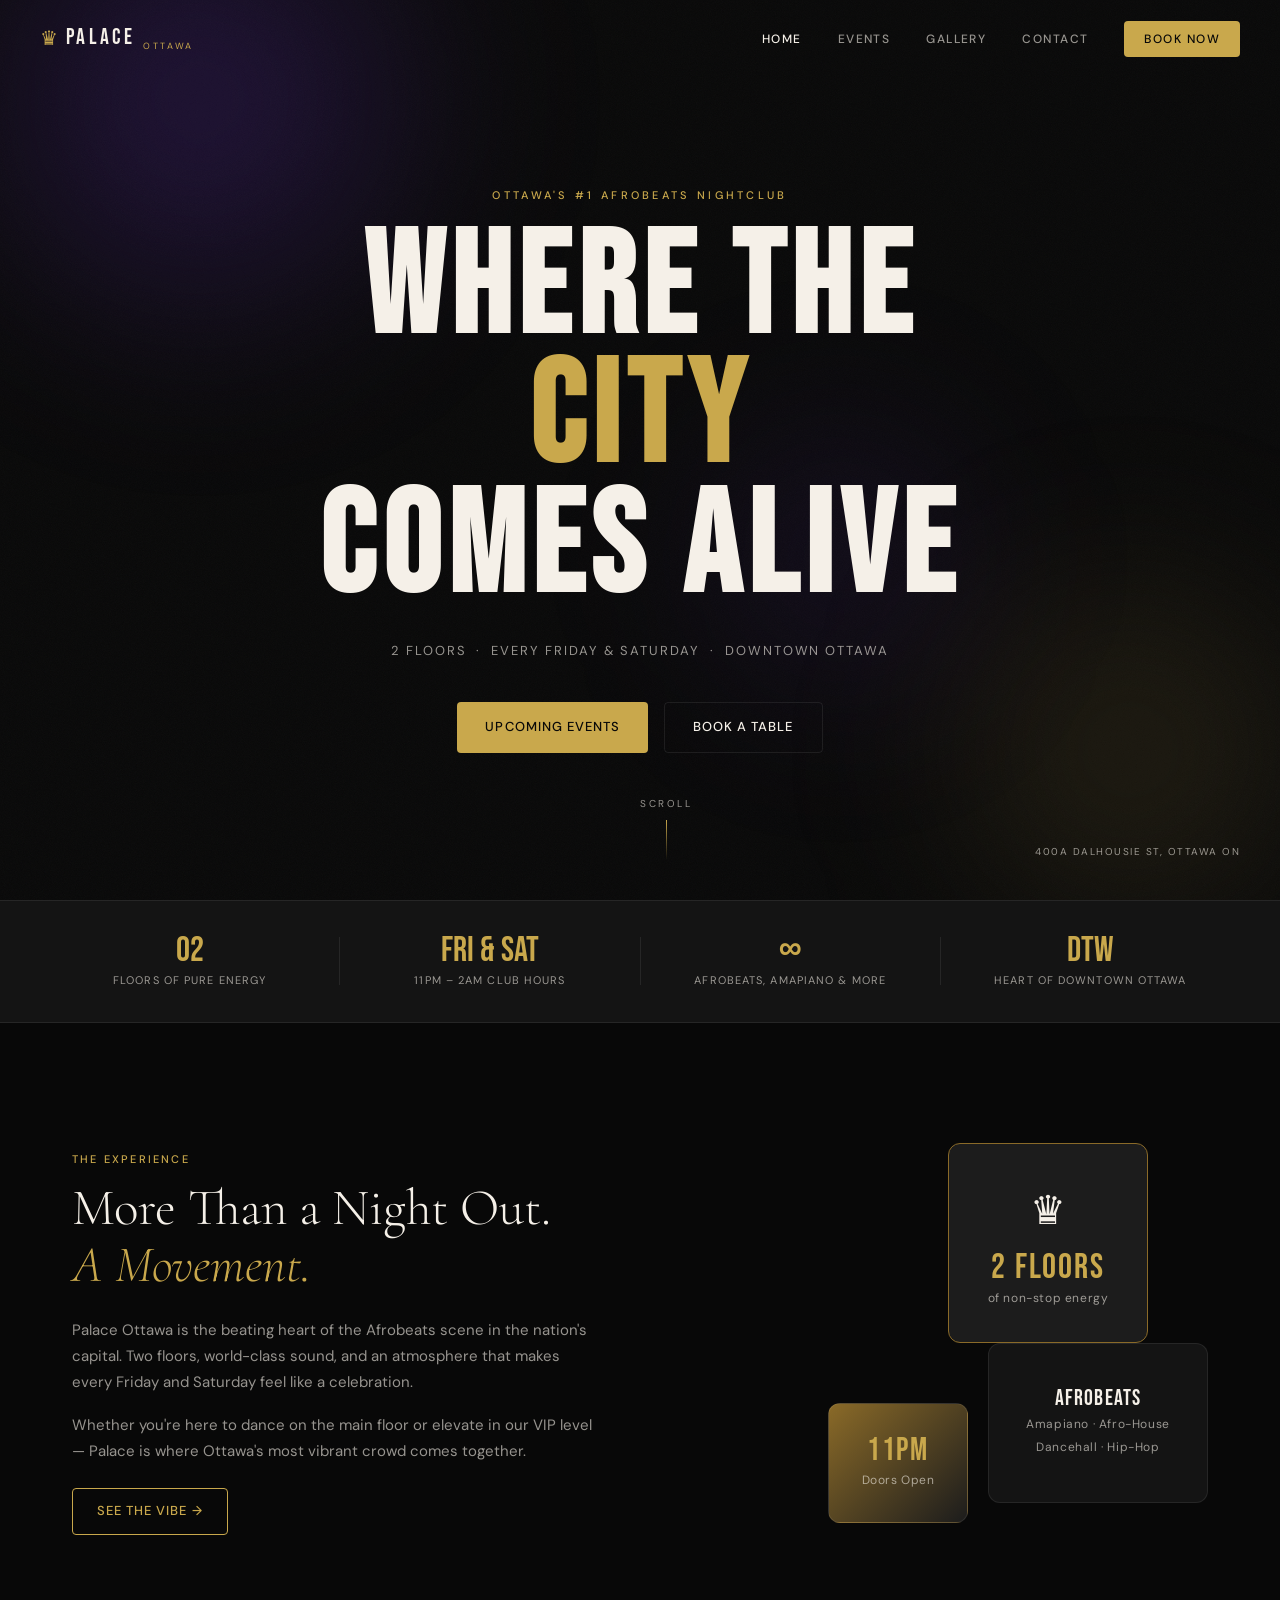
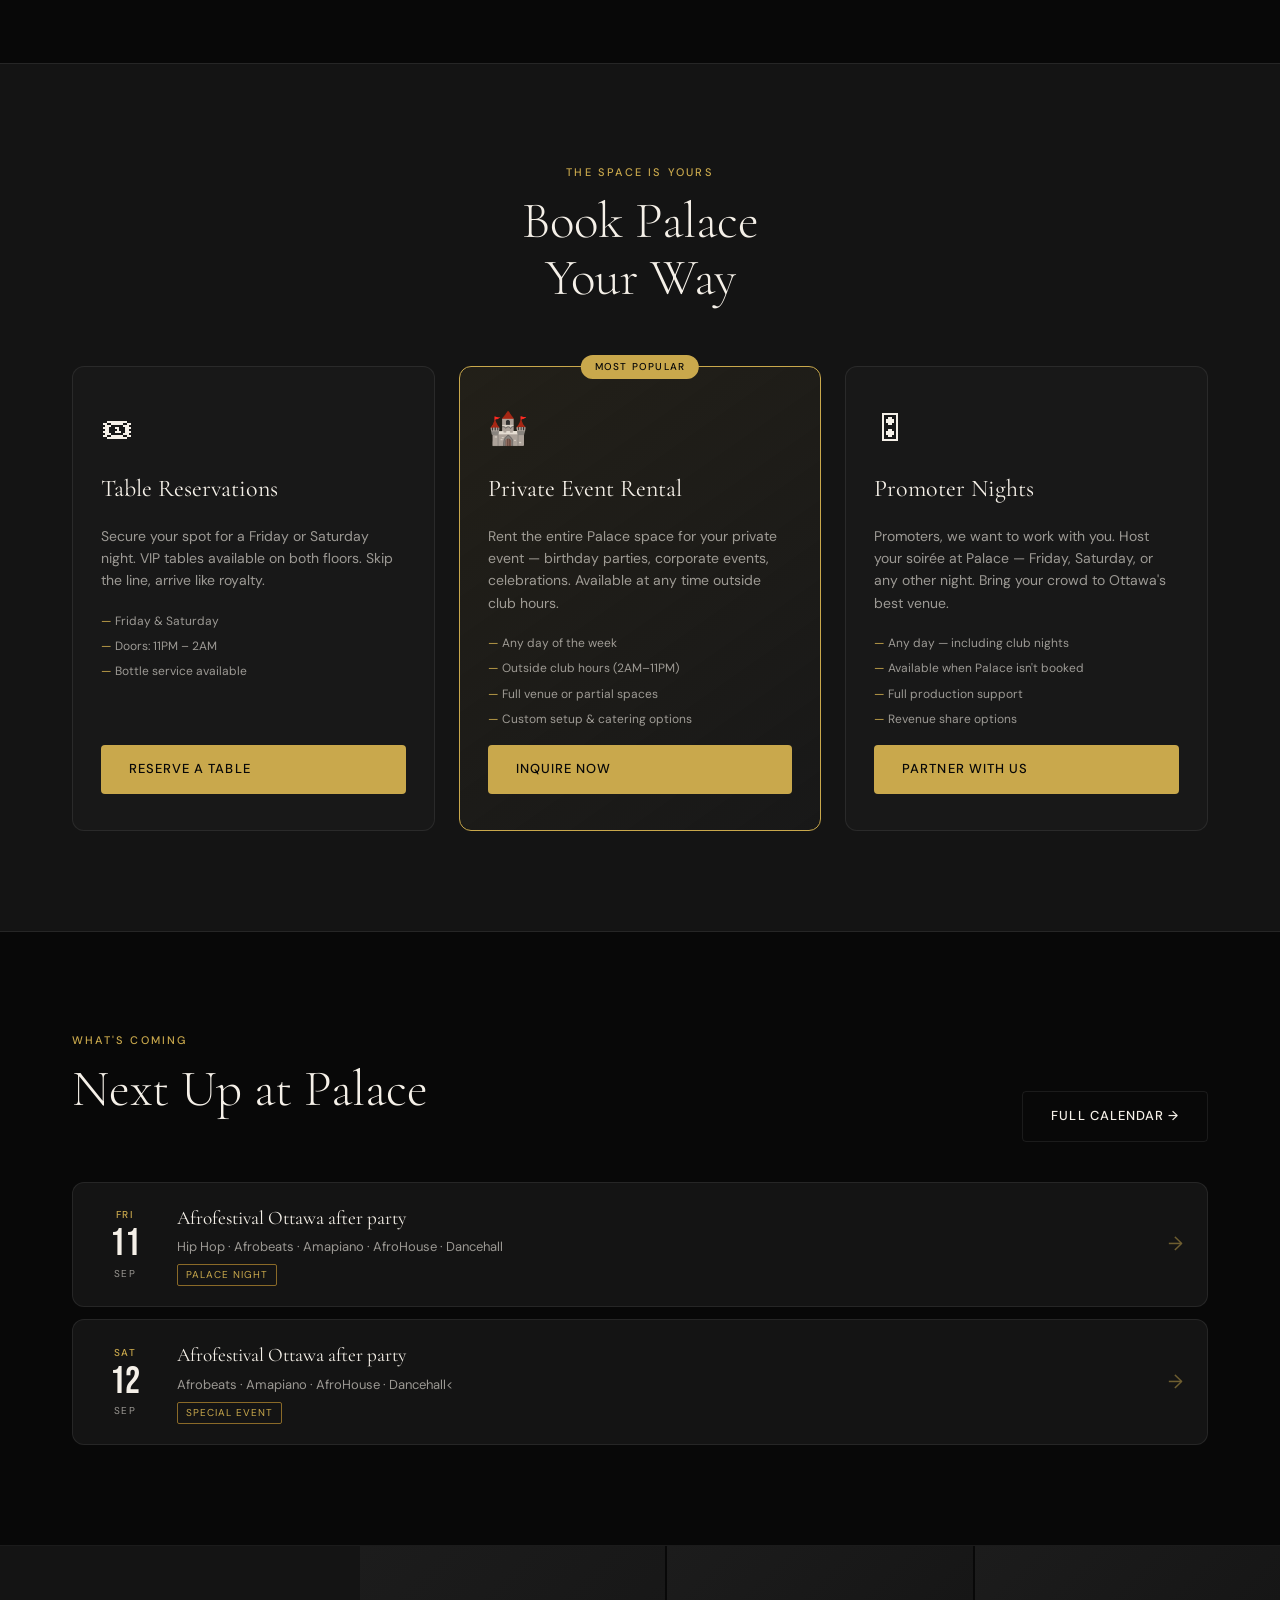
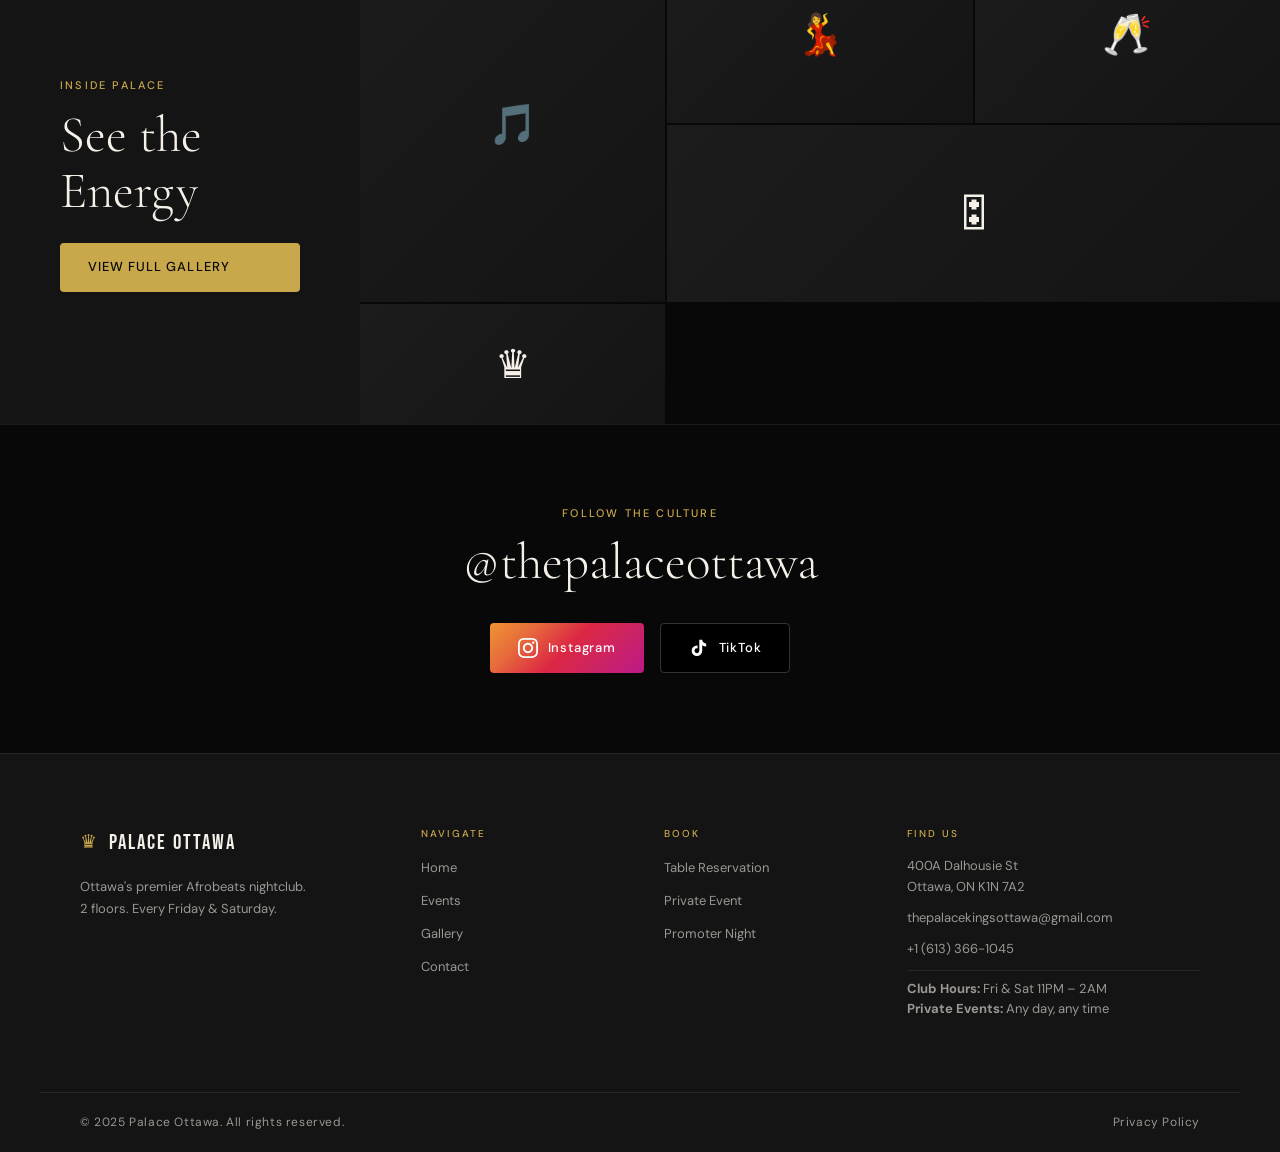
==== commit 639eb1e0: "Update index.html" ====
--- a/index.html
+++ b/index.html
@@ -218,11 +218,11 @@
       <div class="event-preview-card">
         <div class="event-preview-date">
           <span class="event-day">FRI</span>   <!-- ← day abbrev -->
-          <span class="event-num">04</span>    <!-- ← day number -->
+          <span class="event-num">11</span>    <!-- ← day number -->
           <span class="event-month">SEP</span> <!-- ← month abbrev -->
         </div>
         <div class="event-preview-info">
-          <h4>Sounds of Africa</h4>             <!-- ← event title -->
+          <h4>Afrofestival Ottawa after party</h4>             <!-- ← event title -->
           <p>Hip Hop · Afrobeats · Amapiano · AfroHouse · Dancehall</p> <!-- ← genres -->
           <span class="event-tag">Palace Night</span> <!-- ← badge -->
         </div>
@@ -233,11 +233,11 @@
       <div class="event-preview-card">
         <div class="event-preview-date">
           <span class="event-day">SAT</span>
-          <span class="event-num">05</span>
+          <span class="event-num">12</span>
           <span class="event-month">SEP</span>
         </div>
         <div class="event-preview-info">
-          <h4>Shoday LIve in Ottawa</h4>
+          <h4>Afrofestival Ottawa after party</h4>
           <p>Afrobeats · Amapiano · AfroHouse · Dancehall<</p>
           <span class="event-tag">Special Event</span>
         </div>
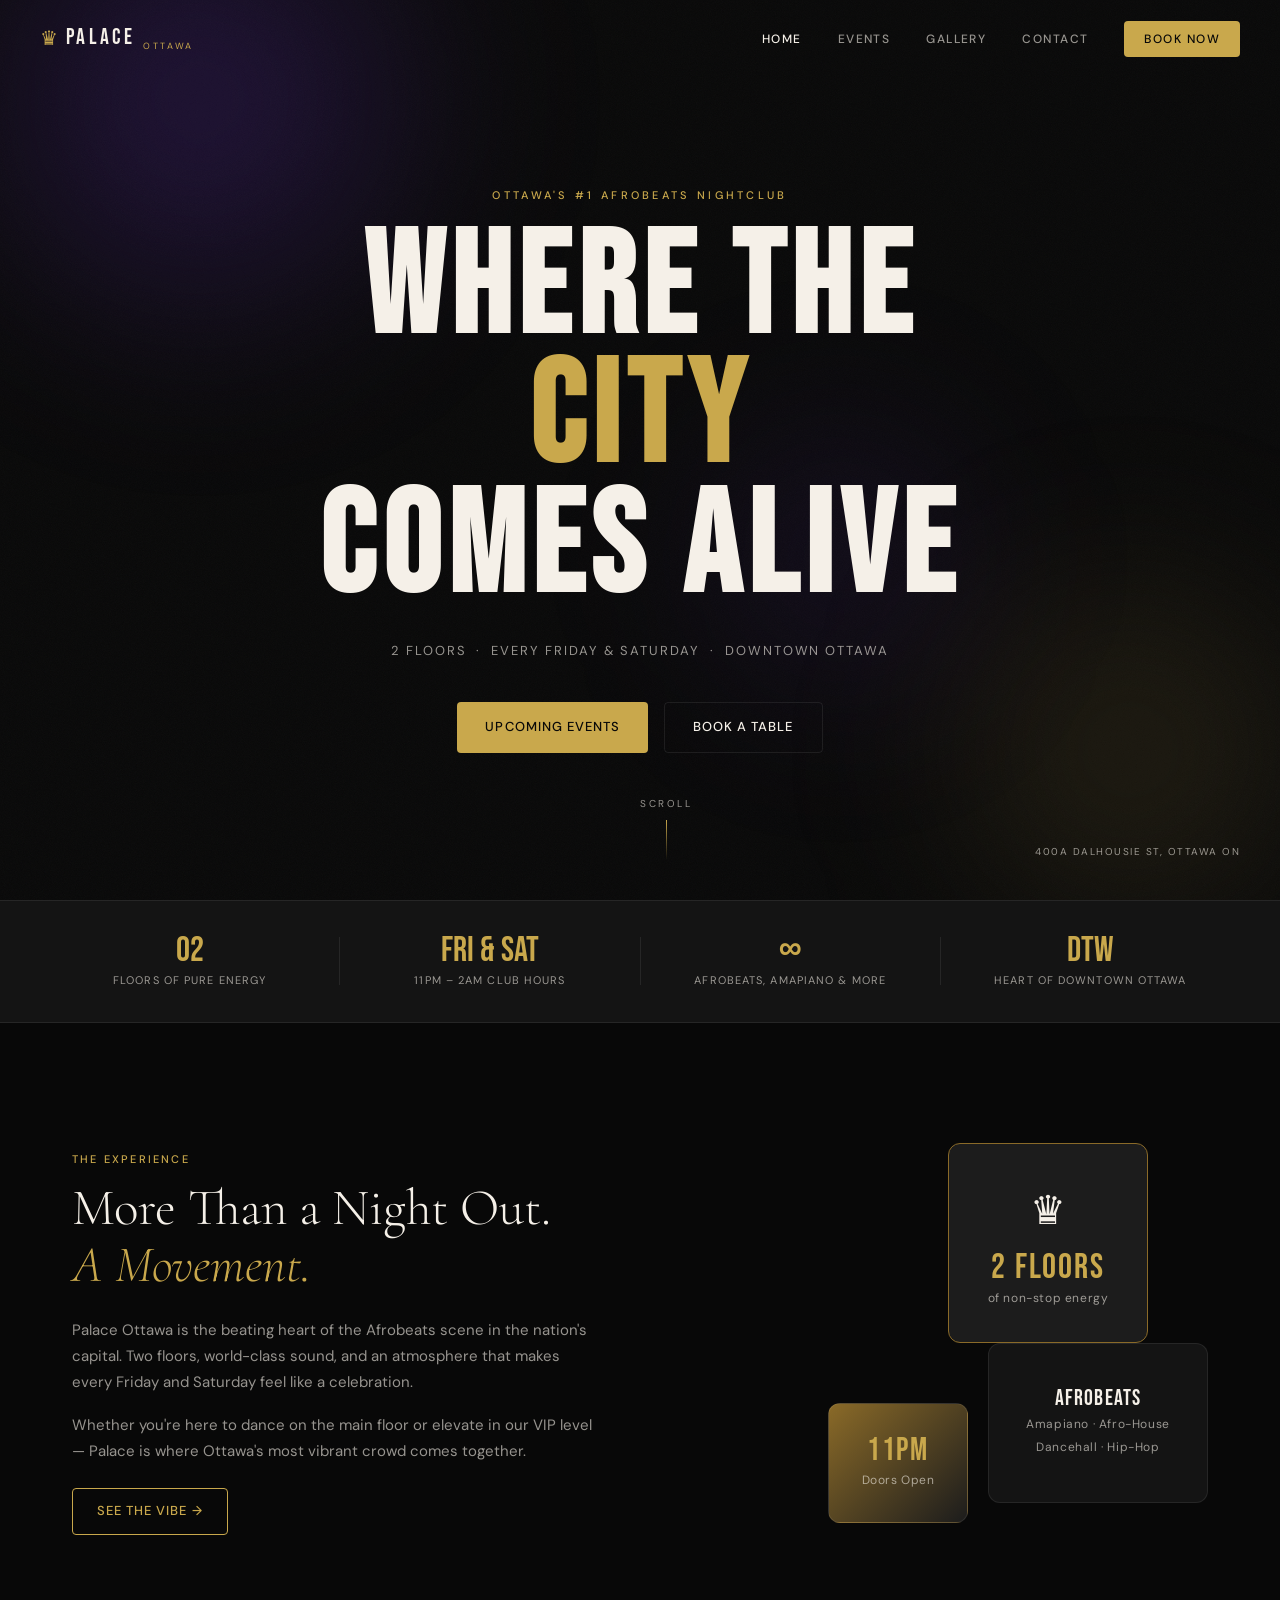
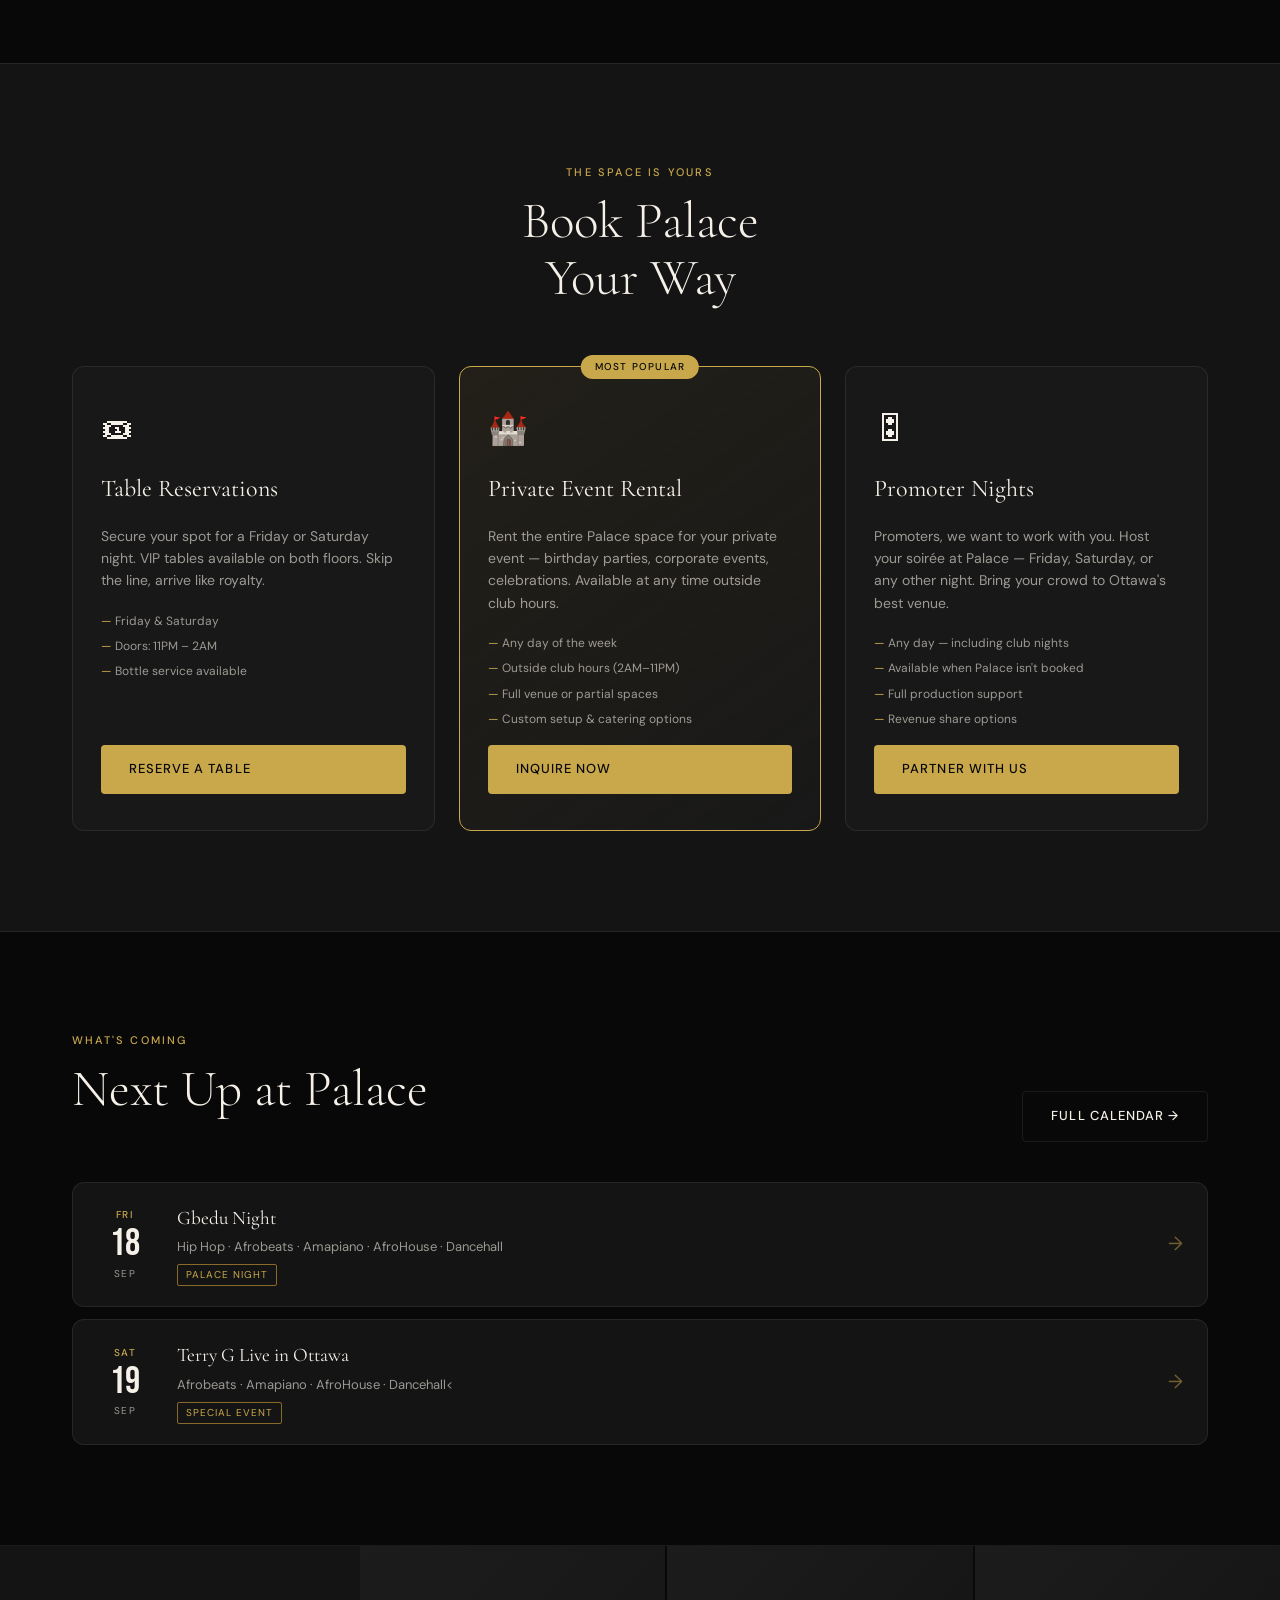
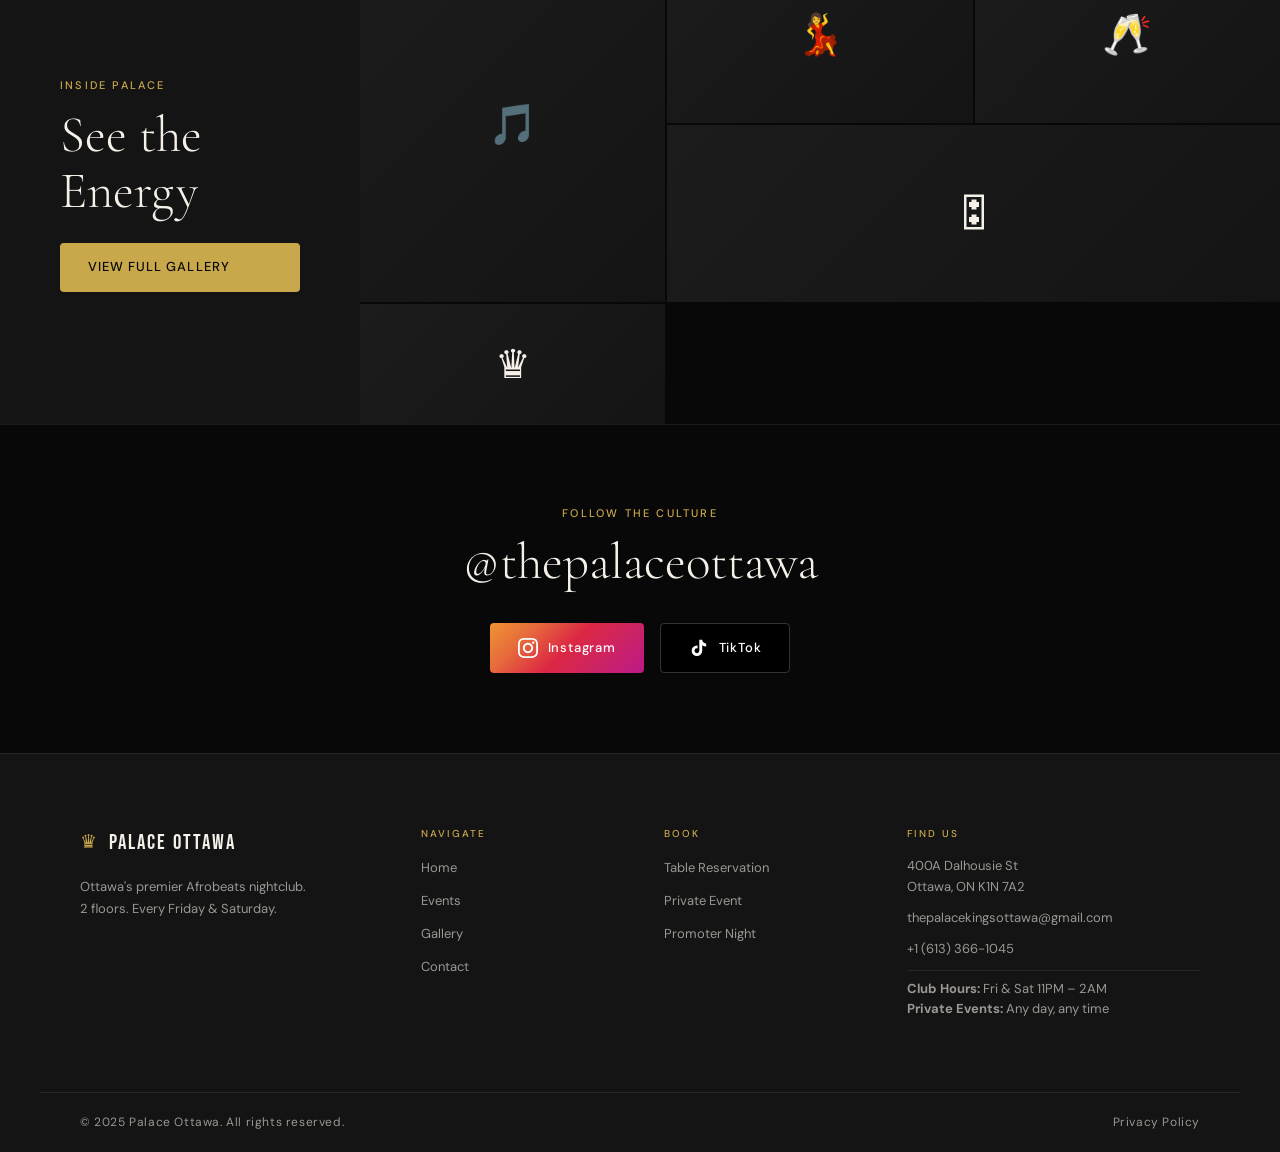
==== commit ef747ecb: "Update index.html" ====
--- a/index.html
+++ b/index.html
@@ -218,11 +218,11 @@
       <div class="event-preview-card">
         <div class="event-preview-date">
           <span class="event-day">FRI</span>   <!-- ← day abbrev -->
-          <span class="event-num">11</span>    <!-- ← day number -->
+          <span class="event-num">18</span>    <!-- ← day number -->
           <span class="event-month">SEP</span> <!-- ← month abbrev -->
         </div>
         <div class="event-preview-info">
-          <h4>Afrofestival Ottawa after party</h4>             <!-- ← event title -->
+          <h4>Gbedu  Night</h4>             <!-- ← event title -->
           <p>Hip Hop · Afrobeats · Amapiano · AfroHouse · Dancehall</p> <!-- ← genres -->
           <span class="event-tag">Palace Night</span> <!-- ← badge -->
         </div>
@@ -233,11 +233,11 @@
       <div class="event-preview-card">
         <div class="event-preview-date">
           <span class="event-day">SAT</span>
-          <span class="event-num">12</span>
+          <span class="event-num">19</span>
           <span class="event-month">SEP</span>
         </div>
         <div class="event-preview-info">
-          <h4>Afrofestival Ottawa after party</h4>
+          <h4>Terry G Live in Ottawa</h4>
           <p>Afrobeats · Amapiano · AfroHouse · Dancehall<</p>
           <span class="event-tag">Special Event</span>
         </div>
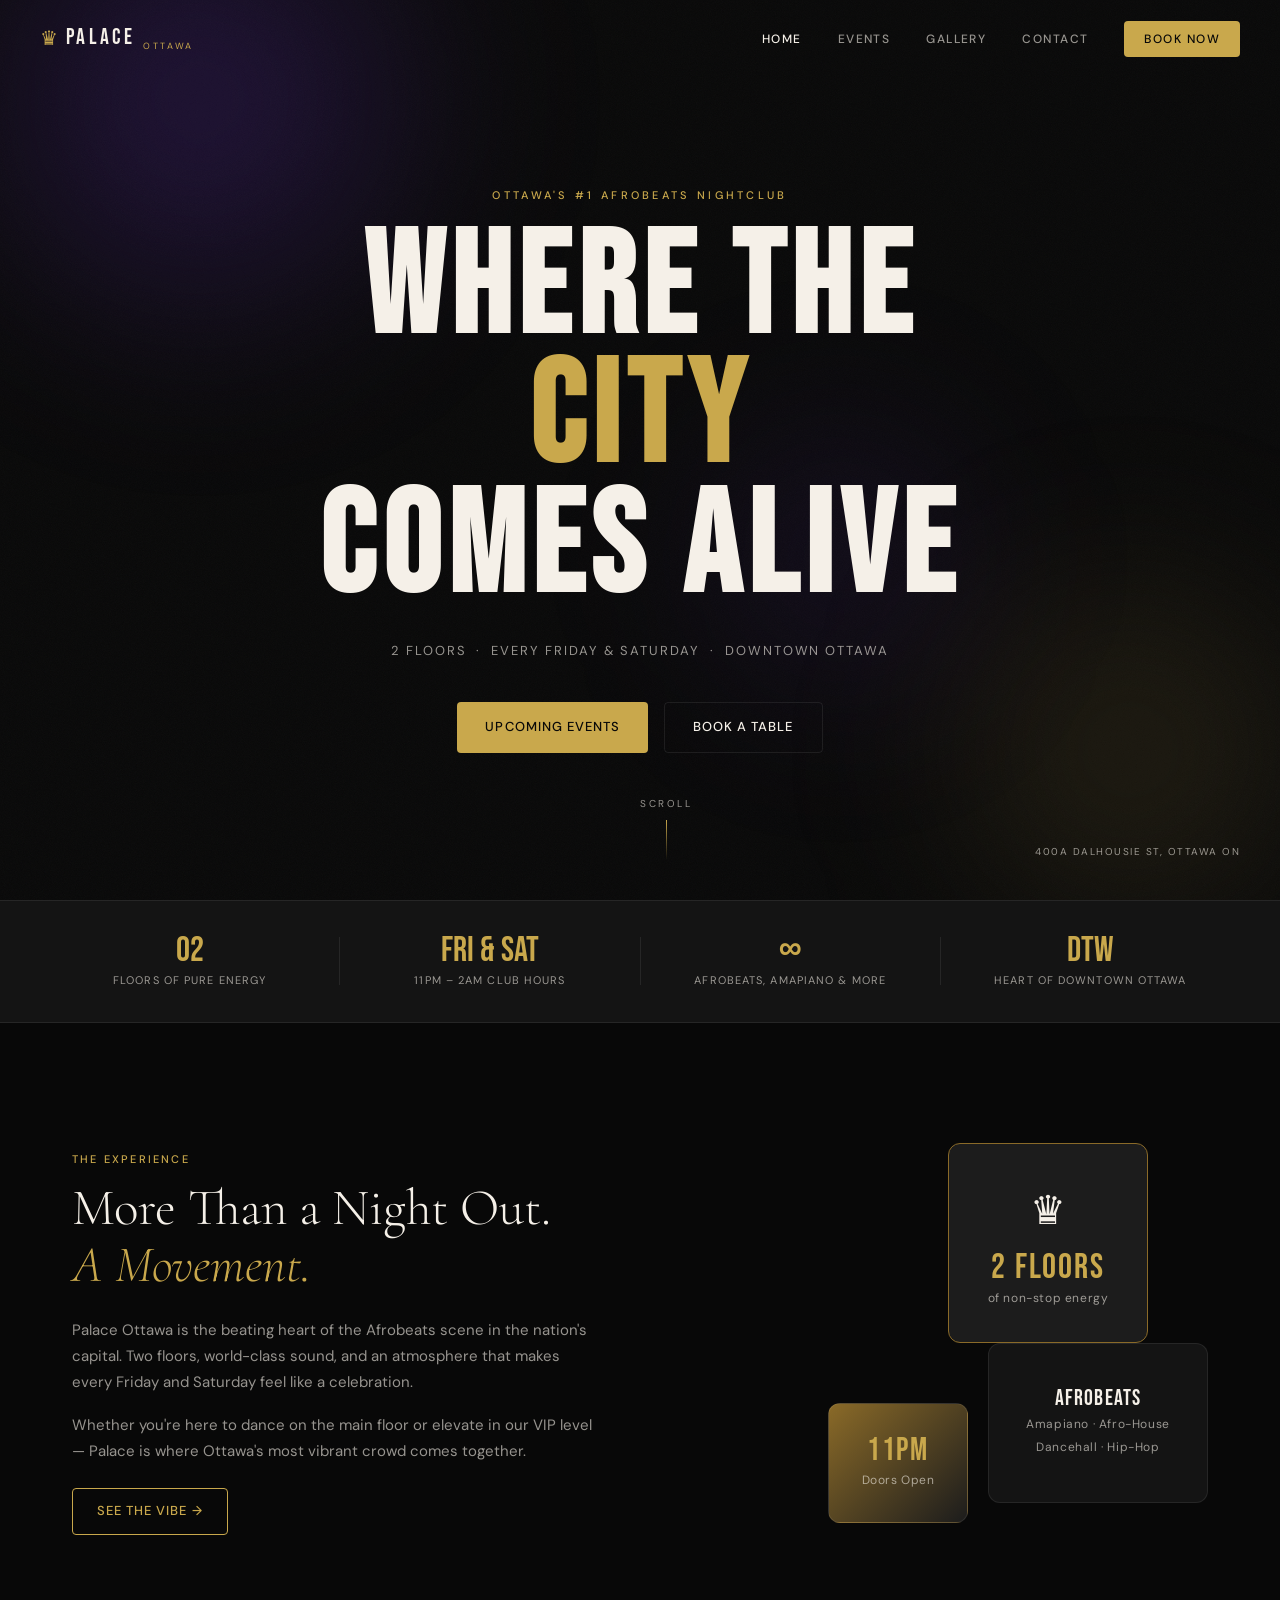
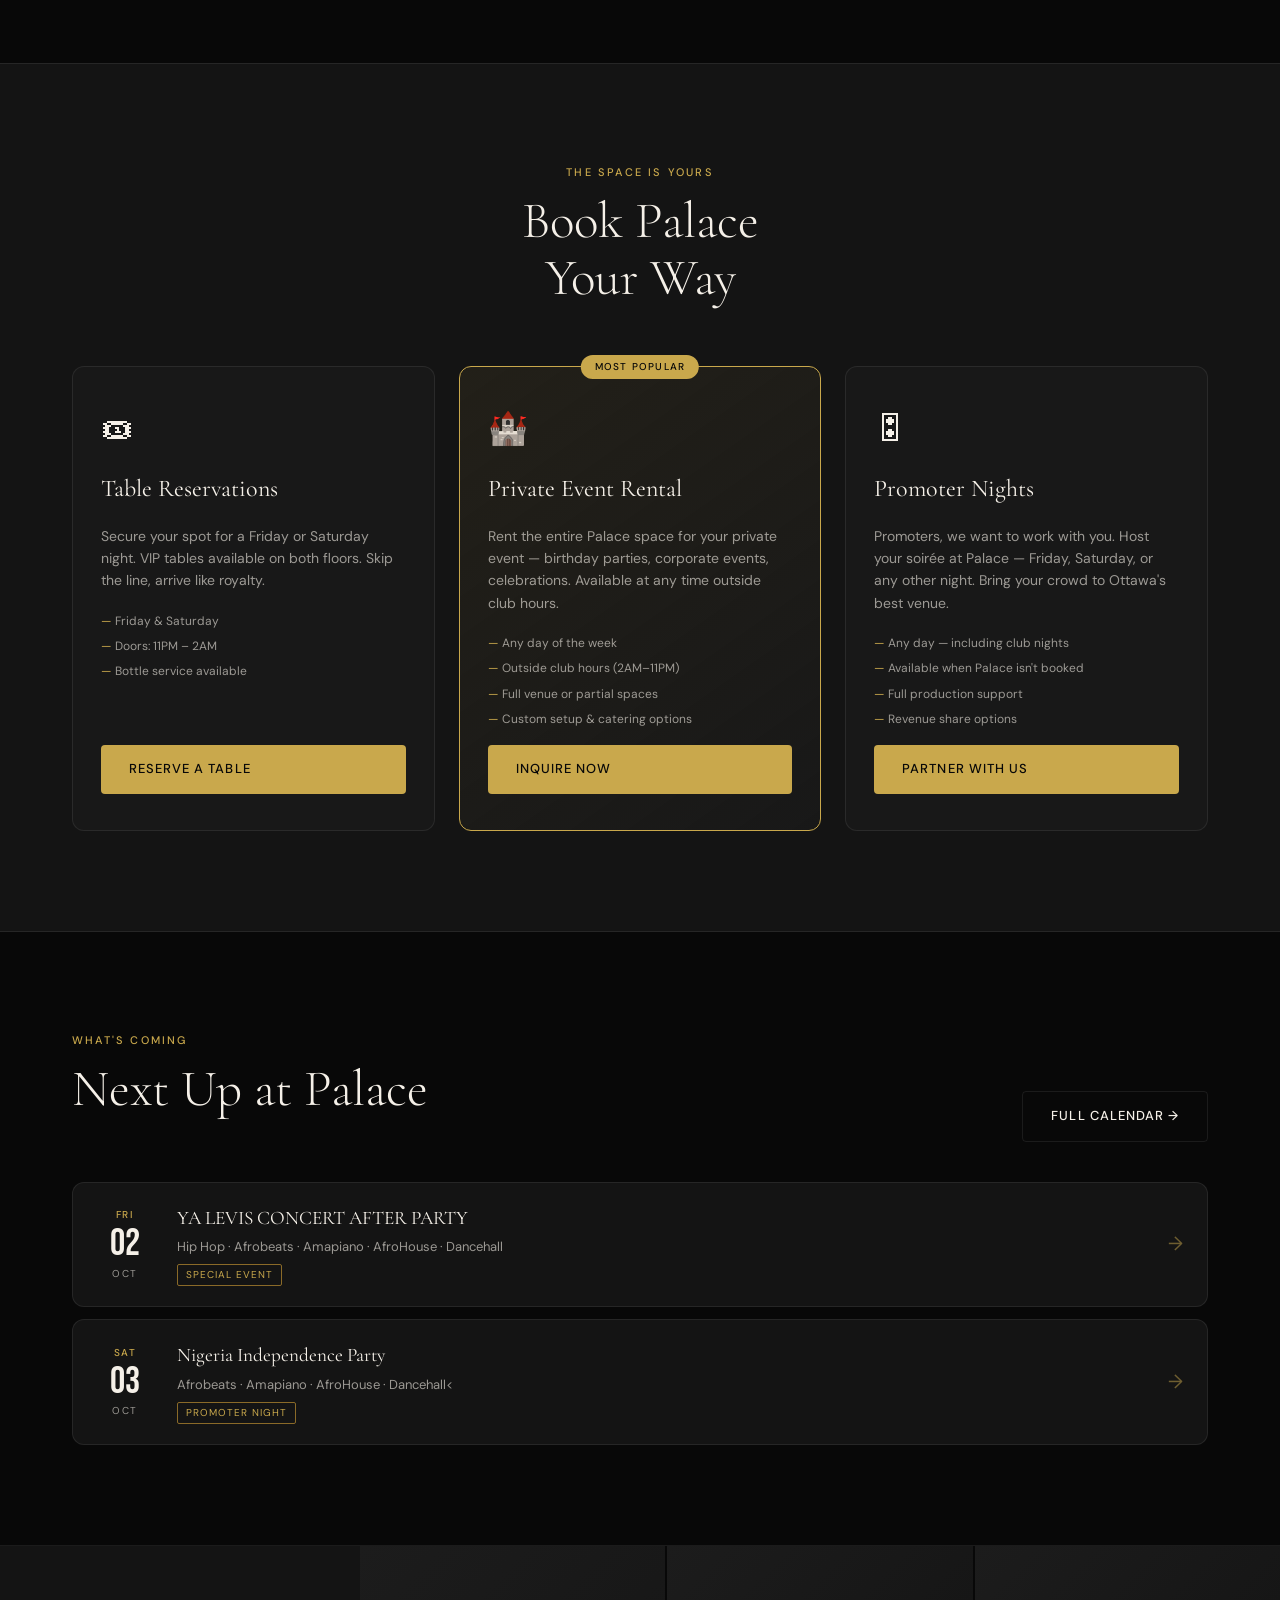
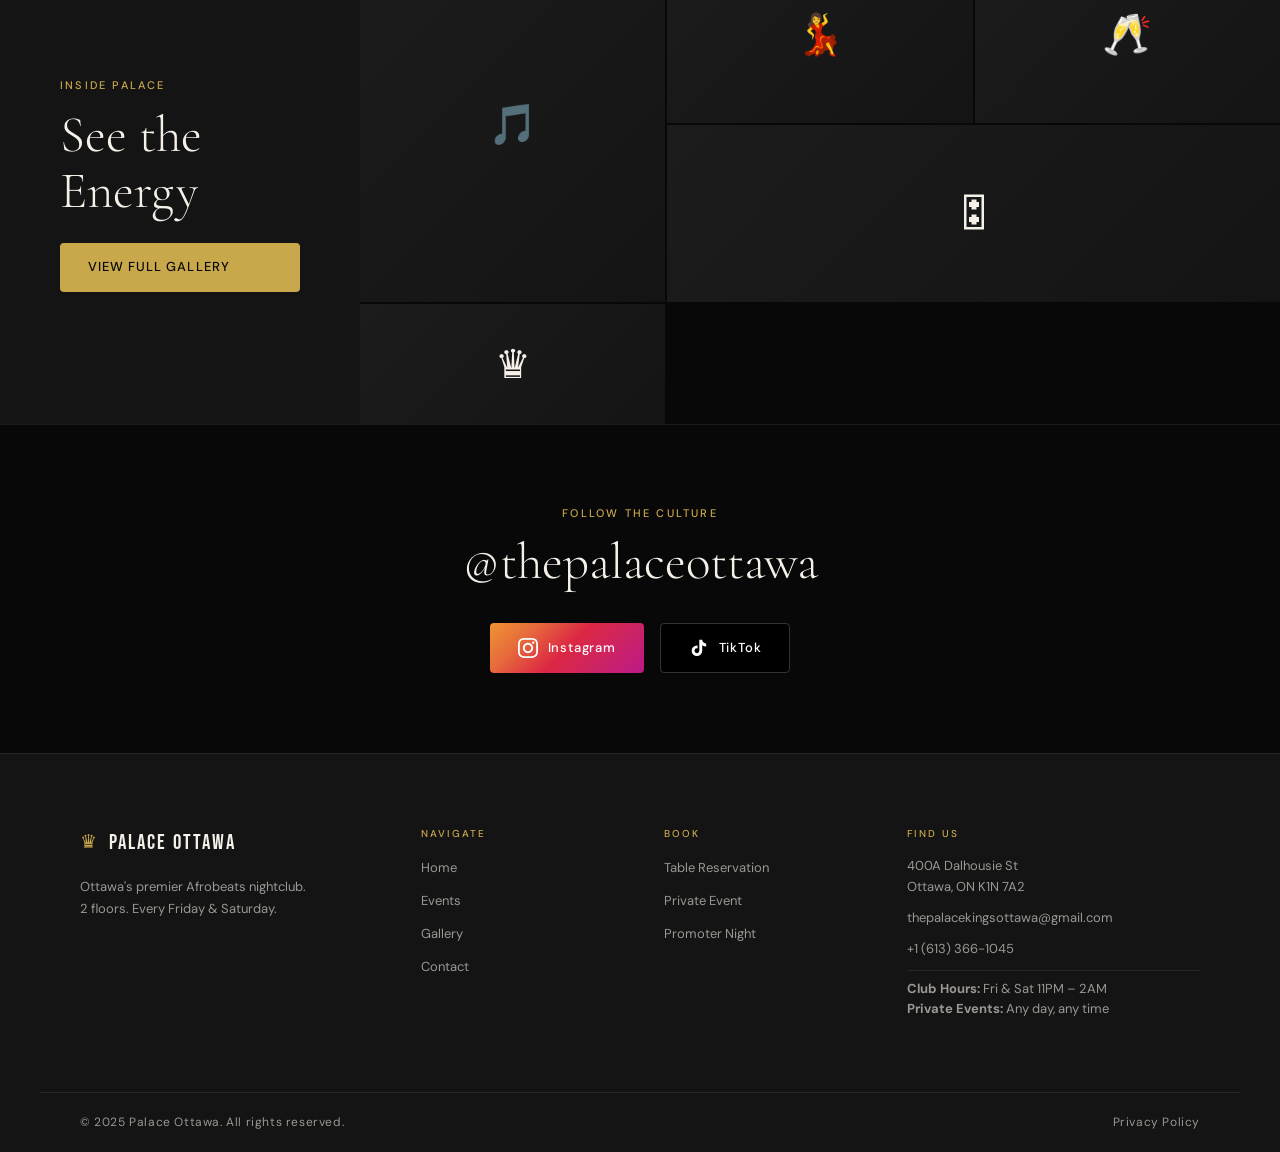
==== commit 154a7d65: "Update index.html" ====
--- a/index.html
+++ b/index.html
@@ -218,13 +218,13 @@
       <div class="event-preview-card">
         <div class="event-preview-date">
           <span class="event-day">FRI</span>   <!-- ← day abbrev -->
-          <span class="event-num">18</span>    <!-- ← day number -->
-          <span class="event-month">SEP</span> <!-- ← month abbrev -->
+          <span class="event-num">02</span>    <!-- ← day number -->
+          <span class="event-month">OCT</span> <!-- ← month abbrev -->
         </div>
         <div class="event-preview-info">
-          <h4>Gbedu  Night</h4>             <!-- ← event title -->
+          <h4>YA LEVIS CONCERT AFTER PARTY</h4>             <!-- ← event title -->
           <p>Hip Hop · Afrobeats · Amapiano · AfroHouse · Dancehall</p> <!-- ← genres -->
-          <span class="event-tag">Palace Night</span> <!-- ← badge -->
+          <span class="event-tag">Special Event</span> <!-- ← badge -->
         </div>
         <a href="events.html" class="event-arrow">→</a>
       </div>
@@ -233,13 +233,13 @@
       <div class="event-preview-card">
         <div class="event-preview-date">
           <span class="event-day">SAT</span>
-          <span class="event-num">19</span>
-          <span class="event-month">SEP</span>
+          <span class="event-num">03</span>
+          <span class="event-month">OCT</span>
         </div>
         <div class="event-preview-info">
-          <h4>Terry G Live in Ottawa</h4>
+          <h4>Nigeria Independence Party</h4>
           <p>Afrobeats · Amapiano · AfroHouse · Dancehall<</p>
-          <span class="event-tag">Special Event</span>
+          <span class="event-tag">Promoter Night</span>
         </div>
         <a href="events.html" class="event-arrow">→</a>
       </div>
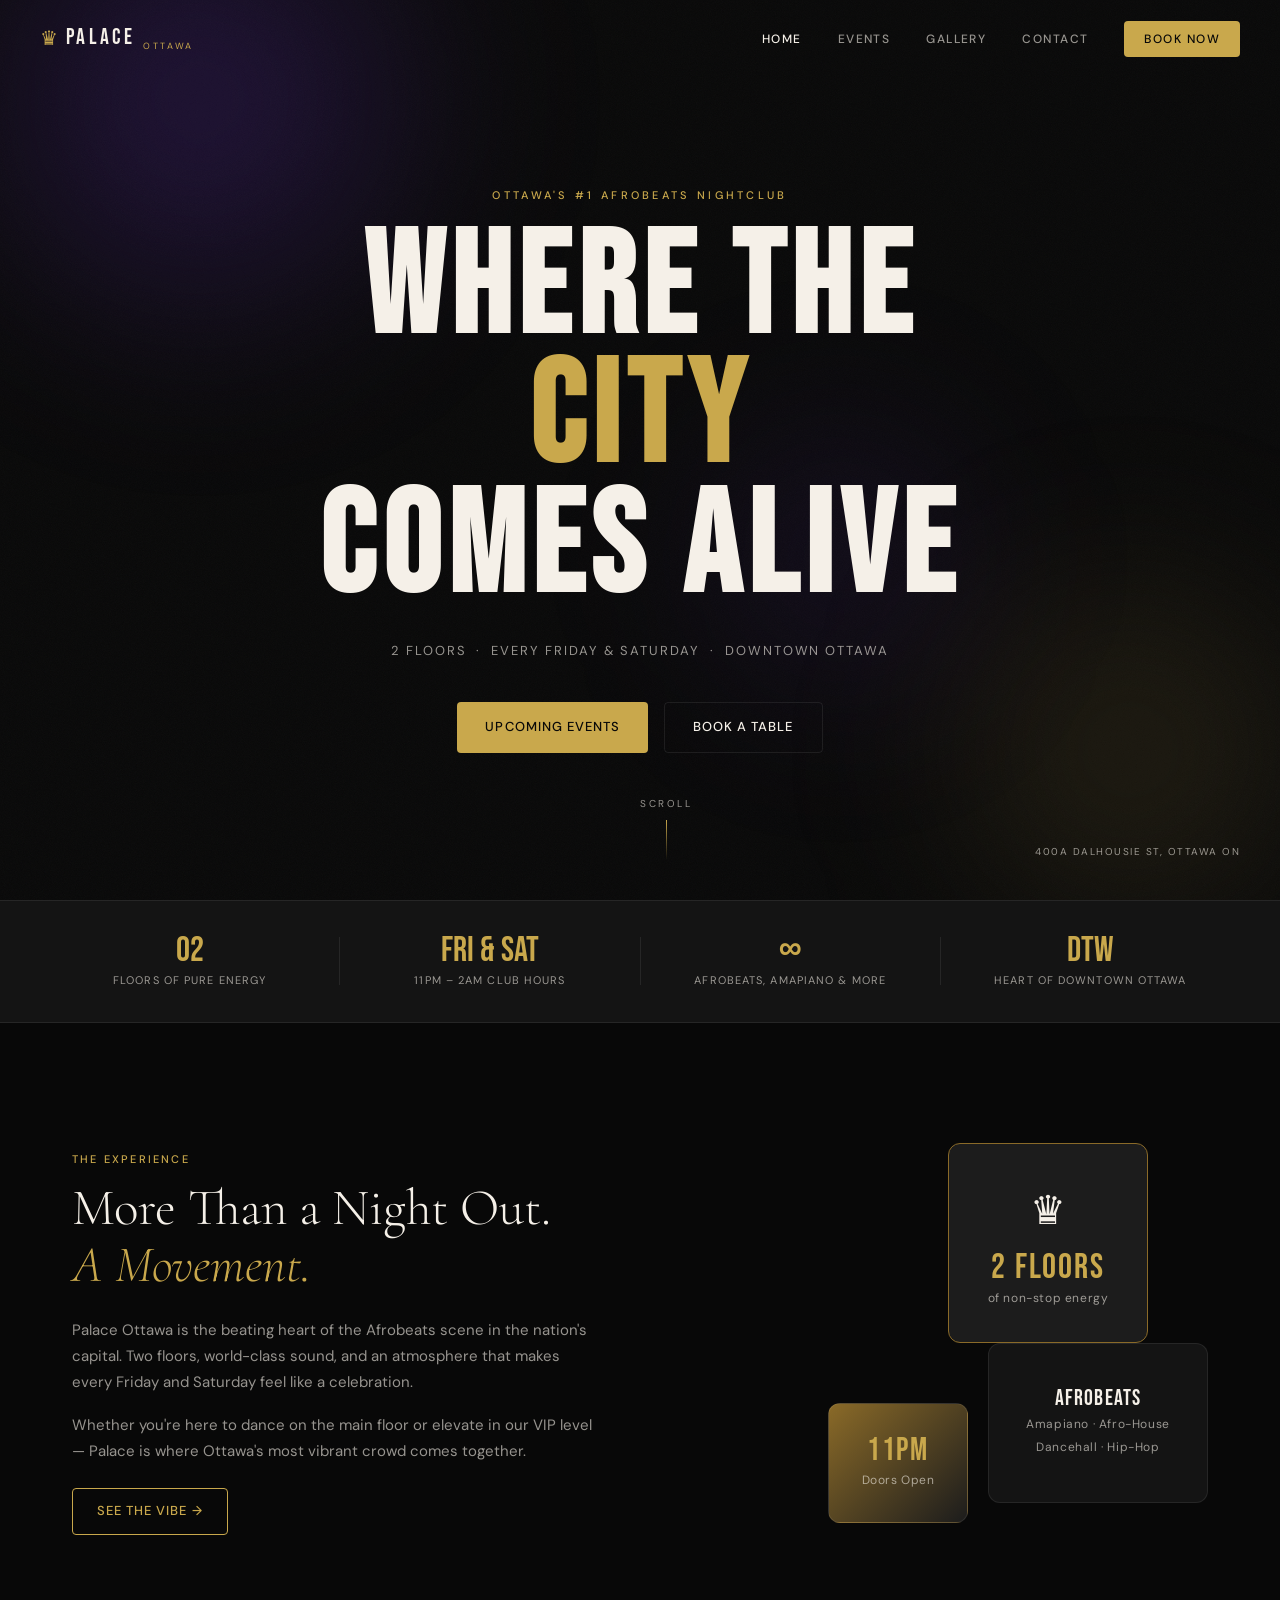
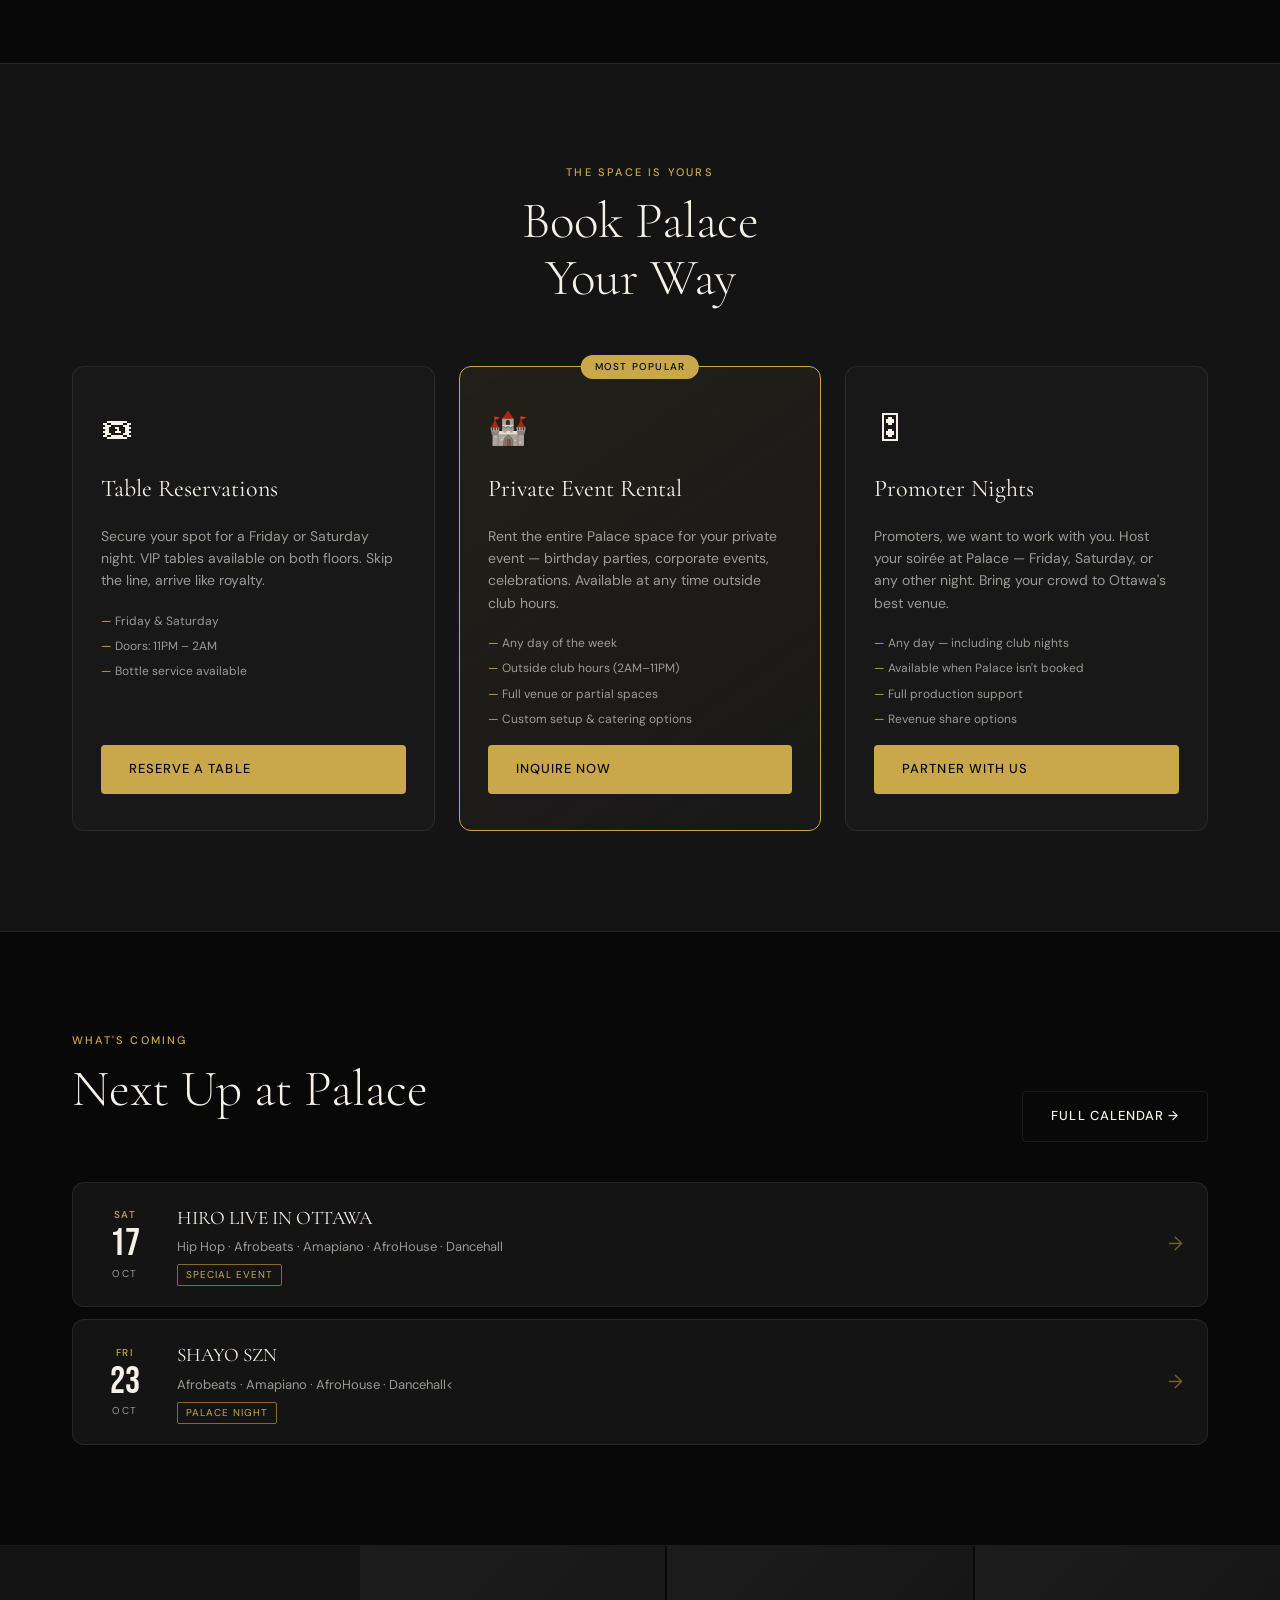
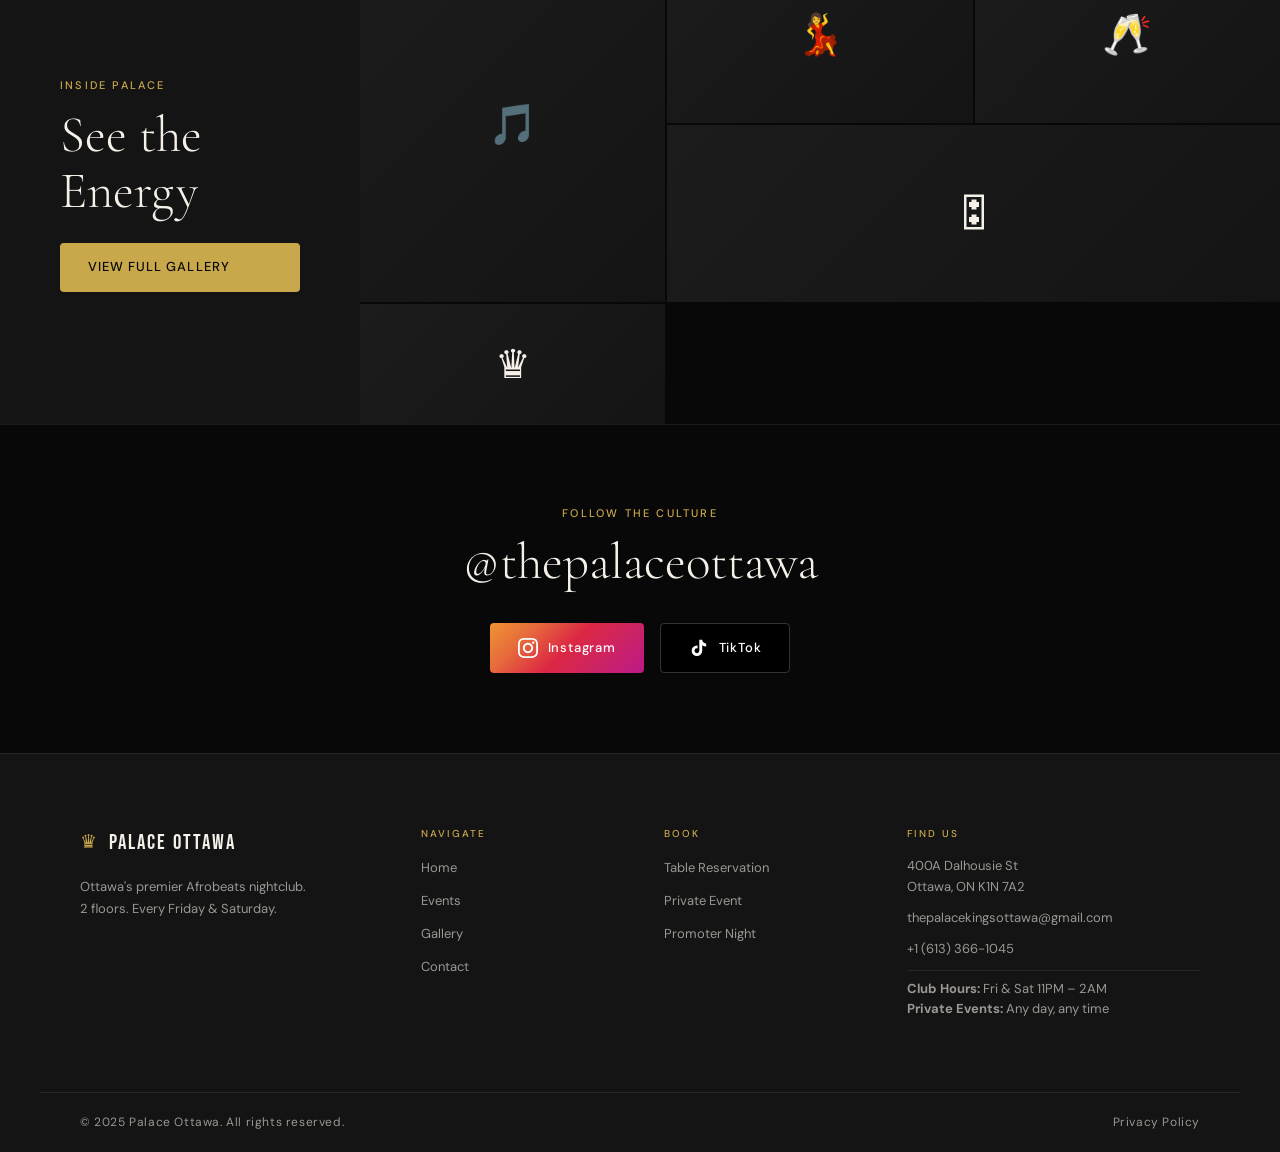
==== commit a4318f72: "Update index.html" ====
--- a/index.html
+++ b/index.html
@@ -217,12 +217,12 @@
       <!-- NEXT EVENT 1 — ← EDIT THIS -->
       <div class="event-preview-card">
         <div class="event-preview-date">
-          <span class="event-day">FRI</span>   <!-- ← day abbrev -->
-          <span class="event-num">02</span>    <!-- ← day number -->
+          <span class="event-day">SAT</span>   <!-- ← day abbrev -->
+          <span class="event-num">17</span>    <!-- ← day number -->
           <span class="event-month">OCT</span> <!-- ← month abbrev -->
         </div>
         <div class="event-preview-info">
-          <h4>YA LEVIS CONCERT AFTER PARTY</h4>             <!-- ← event title -->
+          <h4>HIRO LIVE IN OTTAWA</h4>             <!-- ← event title -->
           <p>Hip Hop · Afrobeats · Amapiano · AfroHouse · Dancehall</p> <!-- ← genres -->
           <span class="event-tag">Special Event</span> <!-- ← badge -->
         </div>
@@ -232,14 +232,14 @@
       <!-- NEXT EVENT 2 — ← EDIT THIS -->
       <div class="event-preview-card">
         <div class="event-preview-date">
-          <span class="event-day">SAT</span>
-          <span class="event-num">03</span>
+          <span class="event-day">FRI</span>
+          <span class="event-num">23</span>
           <span class="event-month">OCT</span>
         </div>
         <div class="event-preview-info">
-          <h4>Nigeria Independence Party</h4>
+          <h4>SHAYO SZN</h4>
           <p>Afrobeats · Amapiano · AfroHouse · Dancehall<</p>
-          <span class="event-tag">Promoter Night</span>
+          <span class="event-tag">Palace Night</span>
         </div>
         <a href="events.html" class="event-arrow">→</a>
       </div>
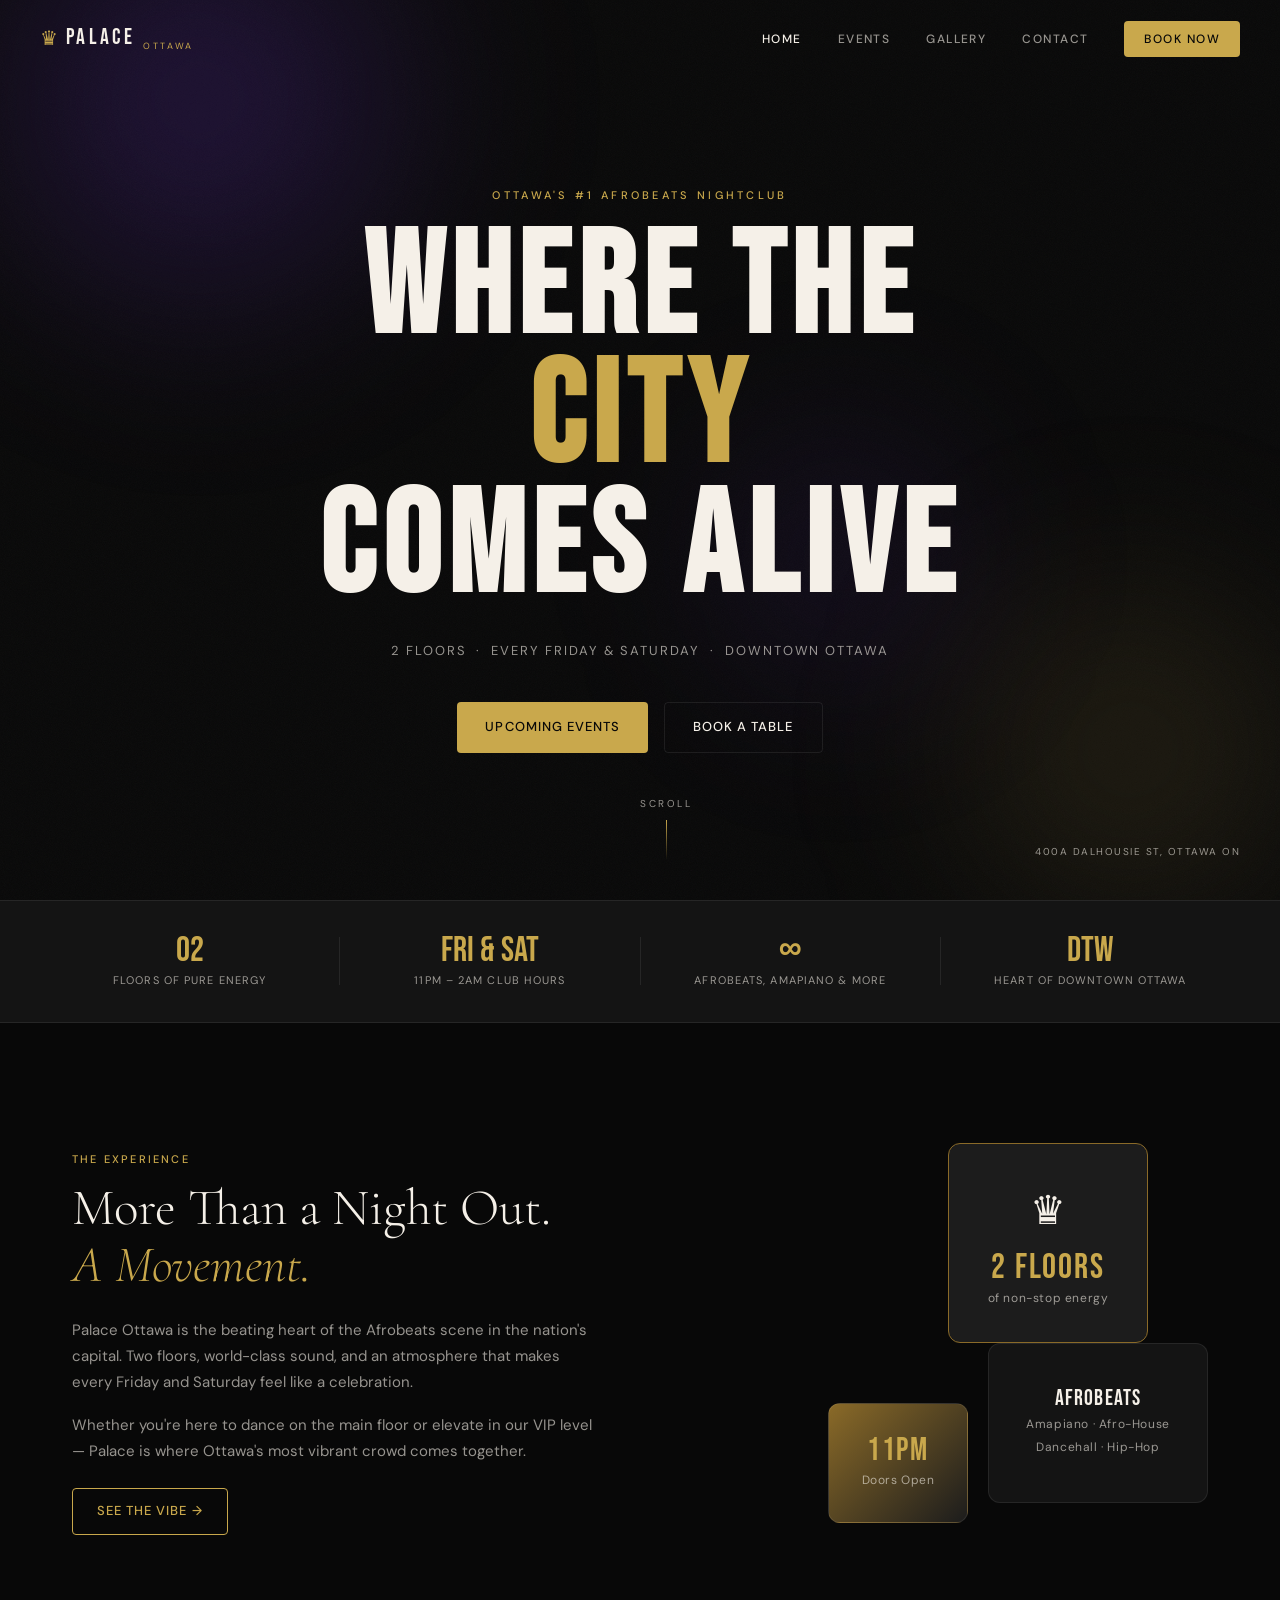
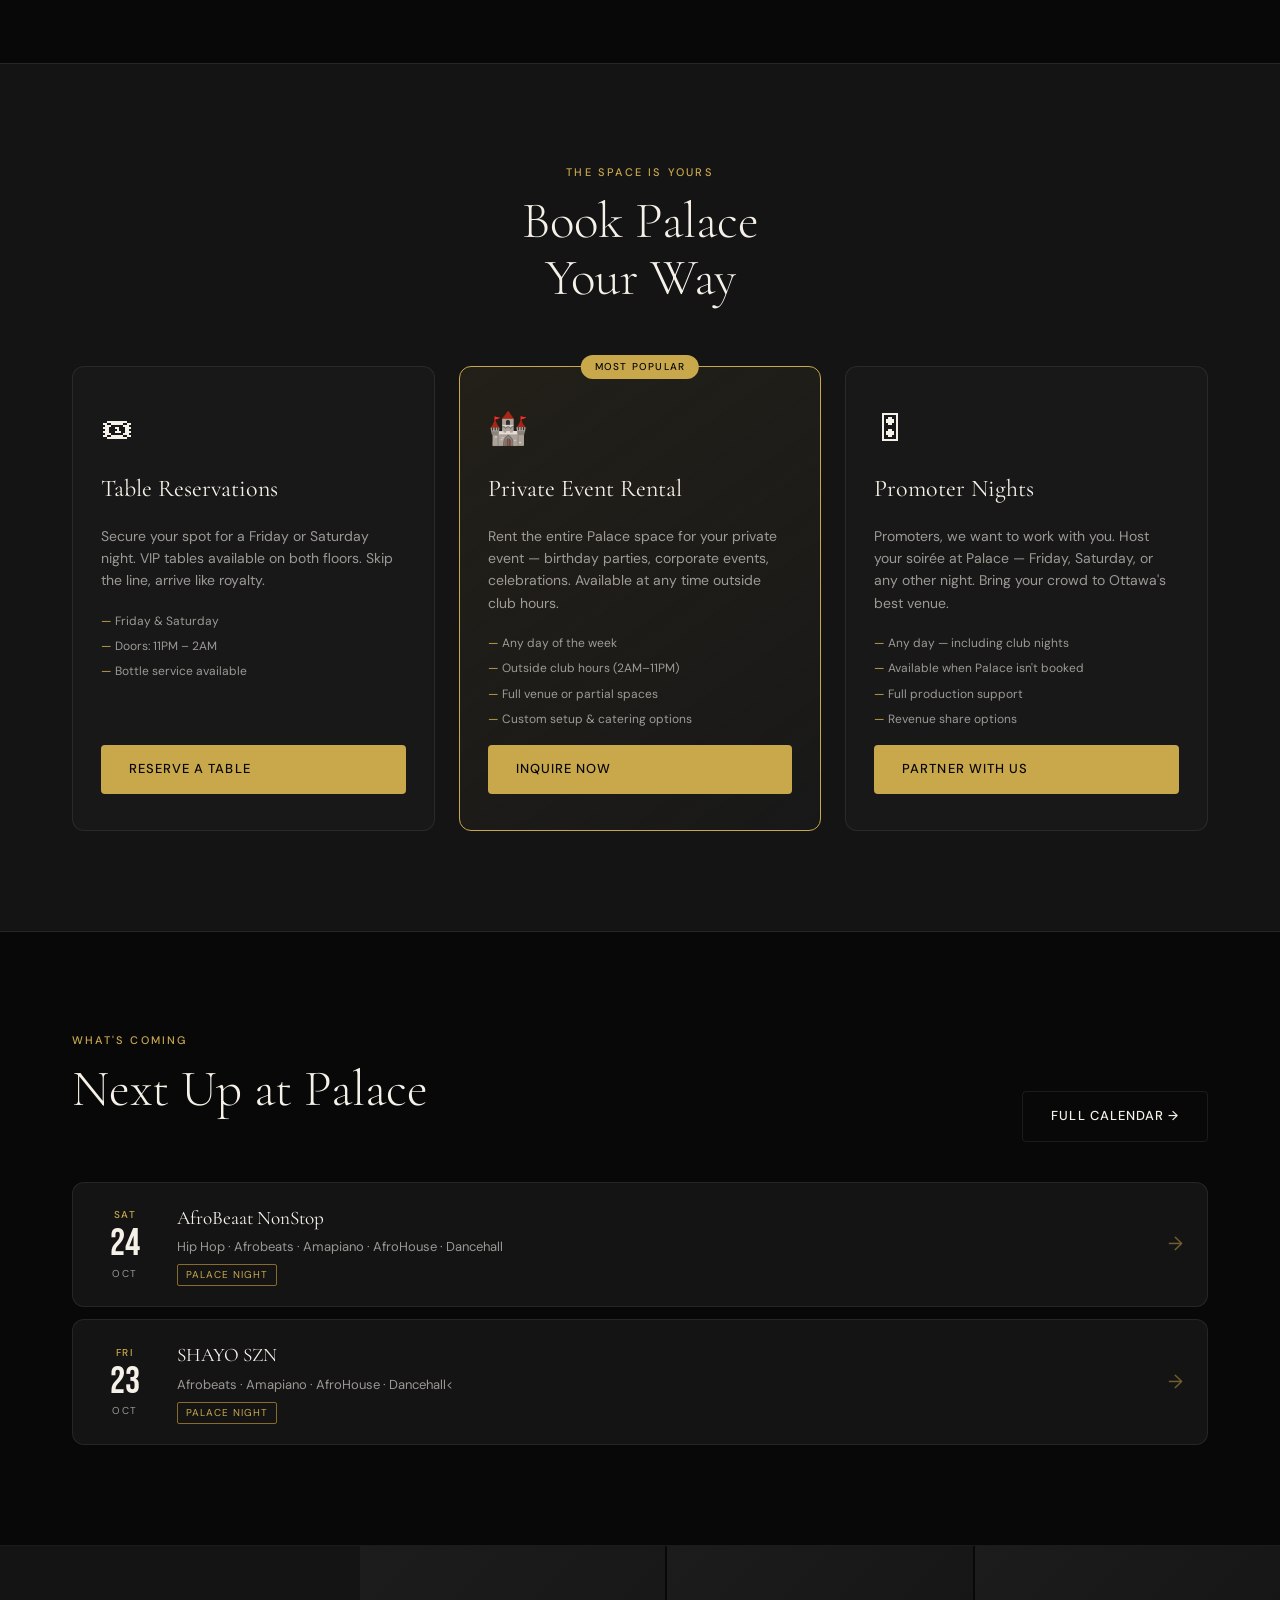
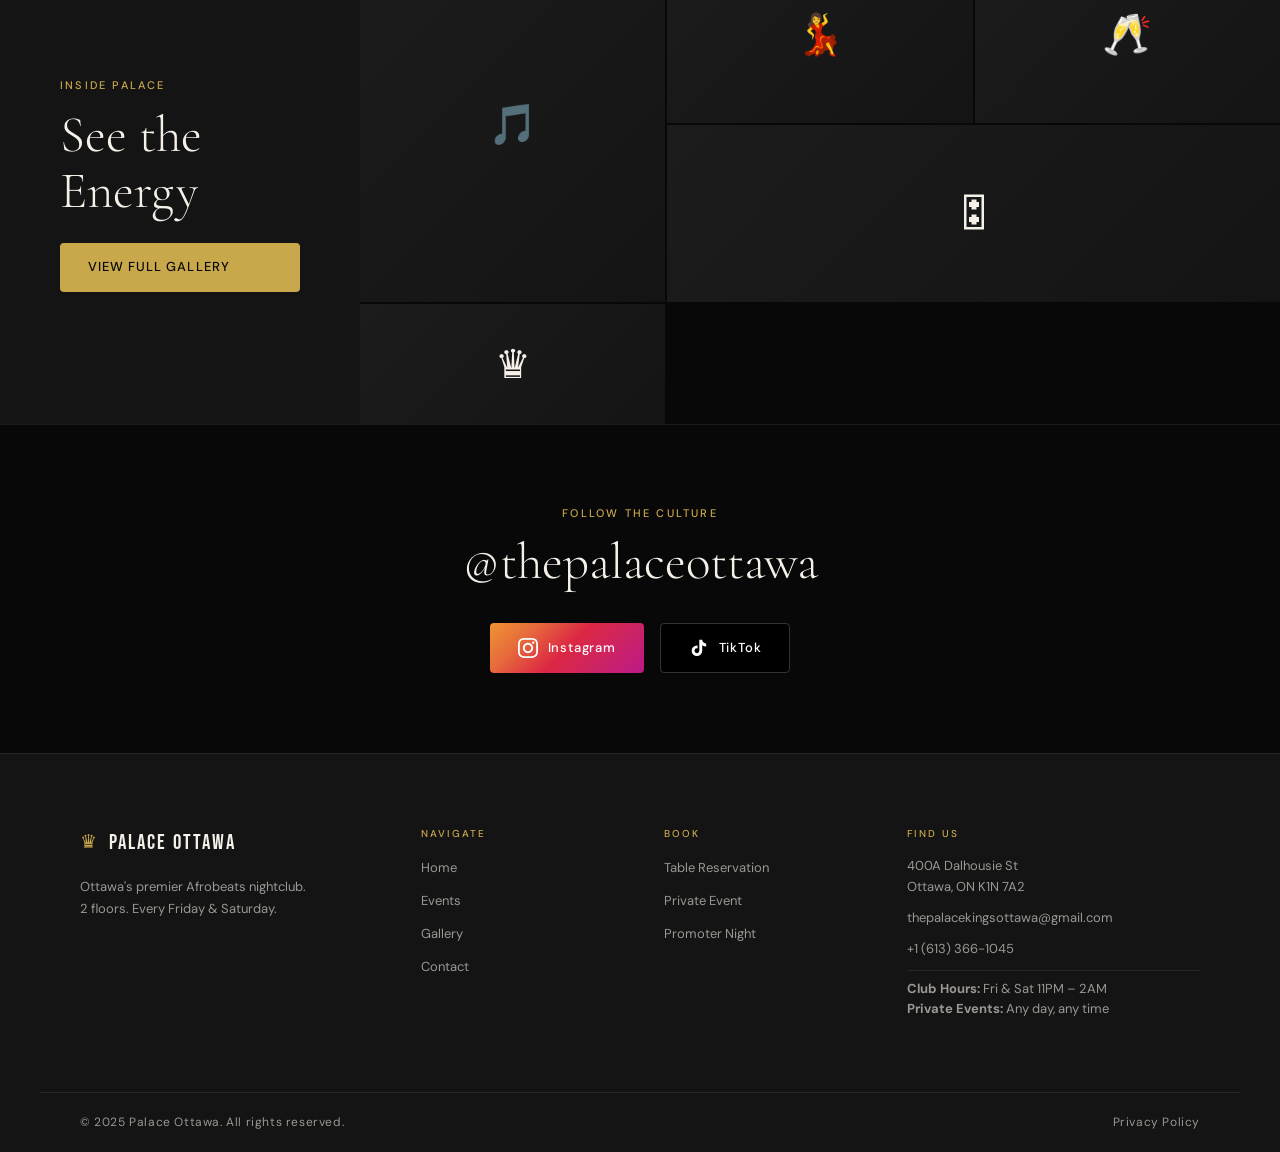
==== commit b9e92f26: "Update index.html" ====
--- a/index.html
+++ b/index.html
@@ -218,13 +218,13 @@
       <div class="event-preview-card">
         <div class="event-preview-date">
           <span class="event-day">SAT</span>   <!-- ← day abbrev -->
-          <span class="event-num">17</span>    <!-- ← day number -->
+          <span class="event-num">24</span>    <!-- ← day number -->
           <span class="event-month">OCT</span> <!-- ← month abbrev -->
         </div>
         <div class="event-preview-info">
-          <h4>HIRO LIVE IN OTTAWA</h4>             <!-- ← event title -->
+          <h4>AfroBeaat NonStop</h4>             <!-- ← event title -->
           <p>Hip Hop · Afrobeats · Amapiano · AfroHouse · Dancehall</p> <!-- ← genres -->
-          <span class="event-tag">Special Event</span> <!-- ← badge -->
+          <span class="event-tag">Palace Night</span> <!-- ← badge -->
         </div>
         <a href="events.html" class="event-arrow">→</a>
       </div>
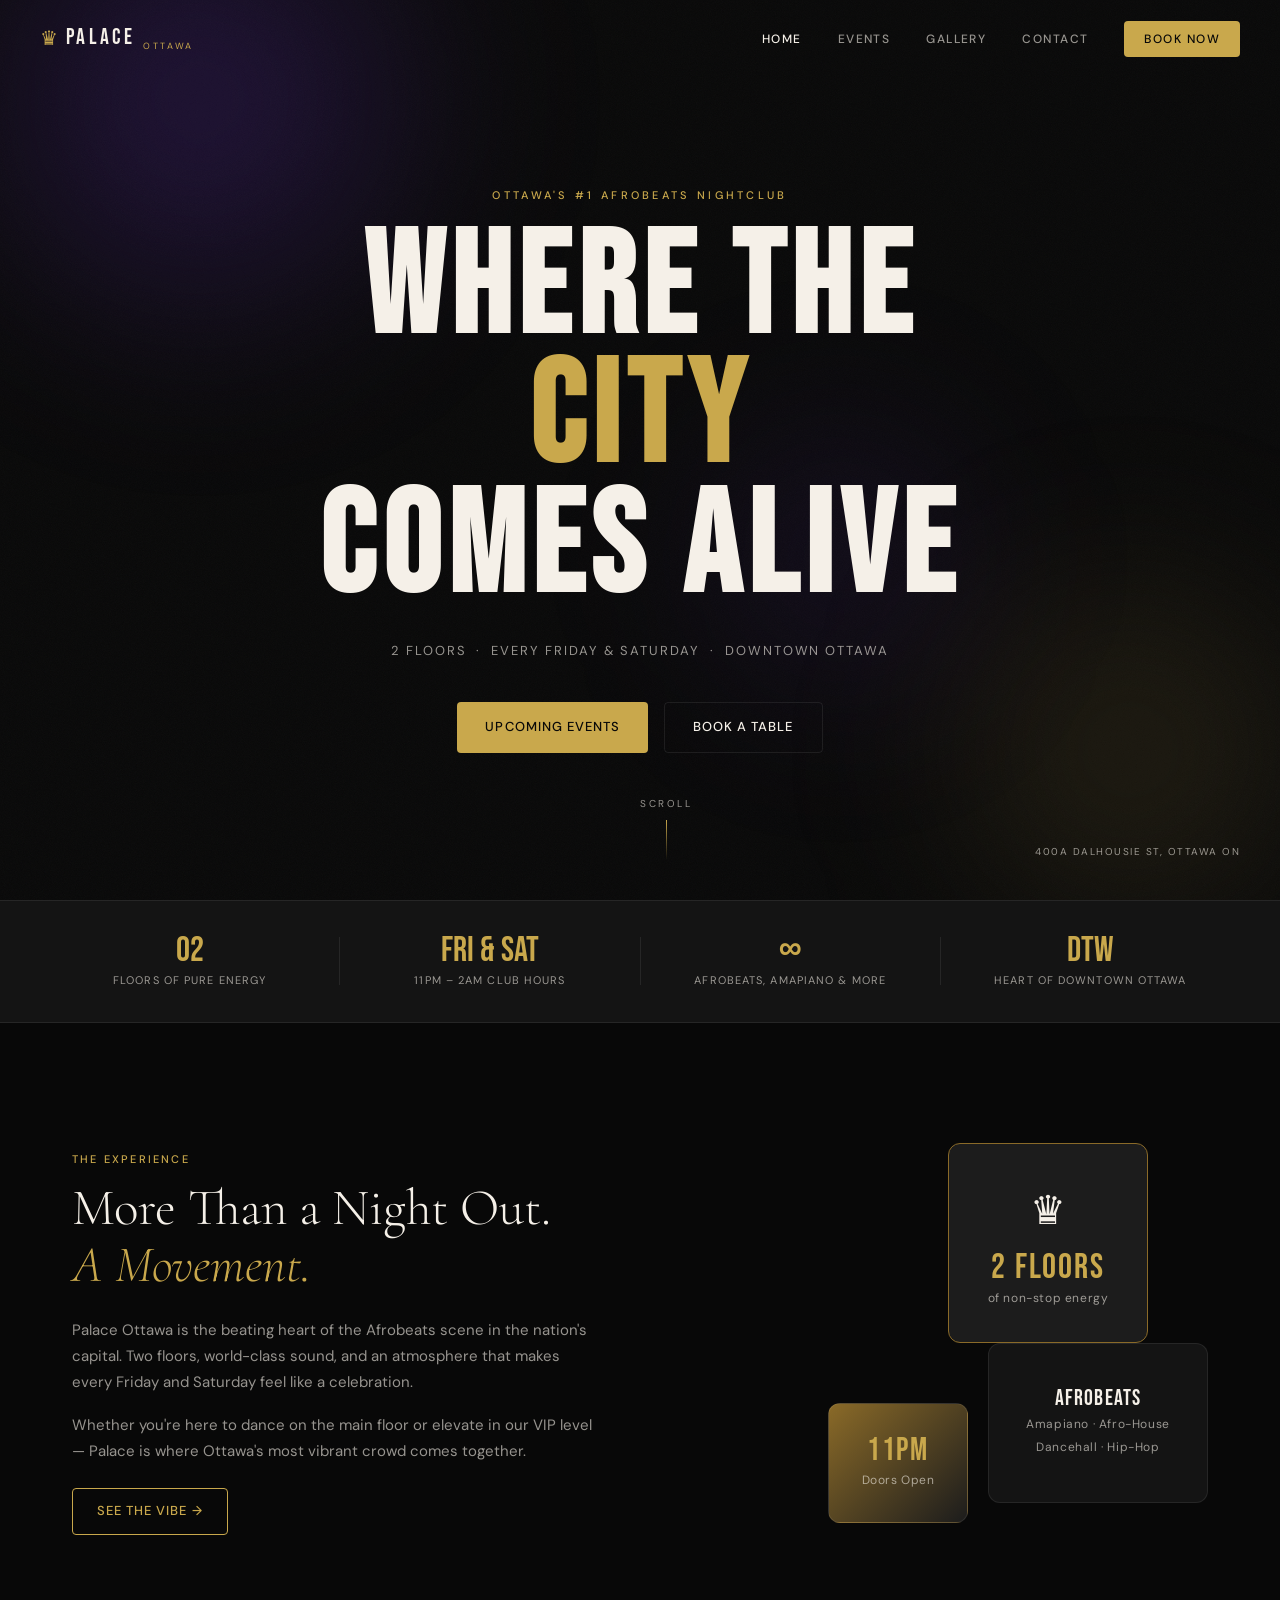
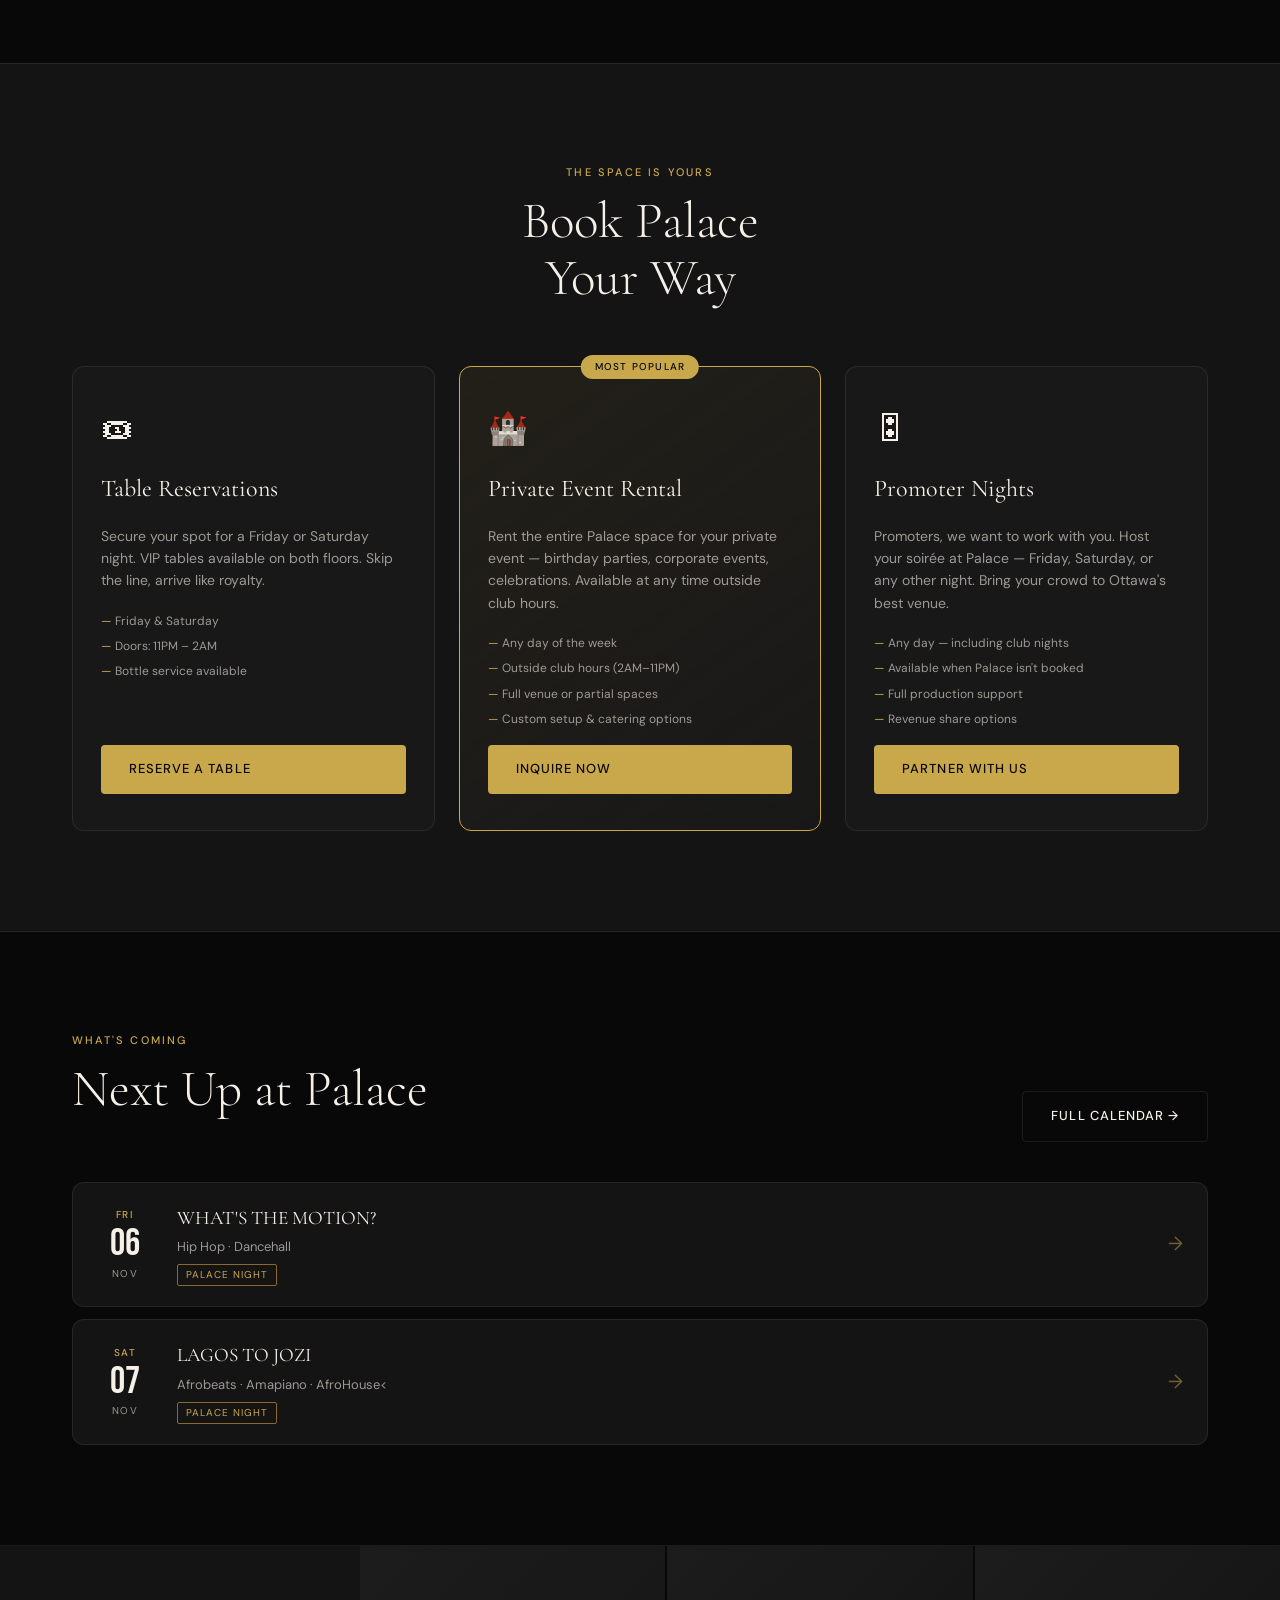
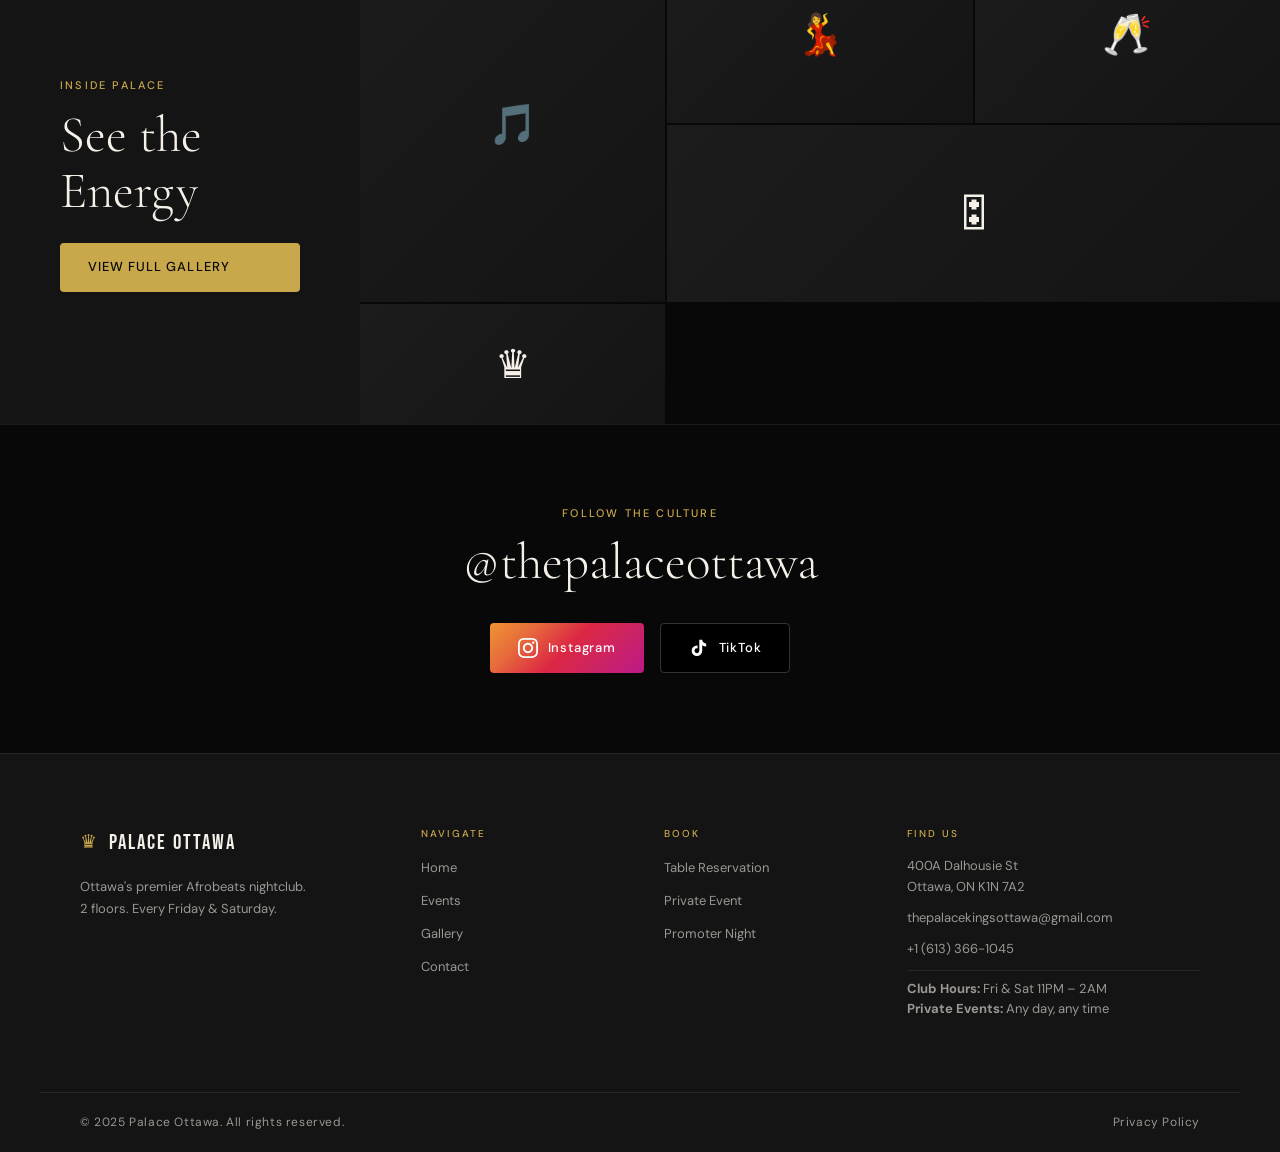
==== commit 2b11bbb5: "Update index.html" ====
--- a/index.html
+++ b/index.html
@@ -217,13 +217,13 @@
       <!-- NEXT EVENT 1 — ← EDIT THIS -->
       <div class="event-preview-card">
         <div class="event-preview-date">
-          <span class="event-day">SAT</span>   <!-- ← day abbrev -->
-          <span class="event-num">24</span>    <!-- ← day number -->
-          <span class="event-month">OCT</span> <!-- ← month abbrev -->
+          <span class="event-day">FRI</span>
+          <span class="event-num">06</span>
+          <span class="event-month">NOV</span>
         </div>
         <div class="event-preview-info">
-          <h4>AfroBeaat NonStop</h4>             <!-- ← event title -->
-          <p>Hip Hop · Afrobeats · Amapiano · AfroHouse · Dancehall</p> <!-- ← genres -->
+          <h4>WHAT'S THE MOTION?</h4>             <!-- ← event title -->
+          <p>Hip Hop · Dancehall</p> <!-- ← genres -->
           <span class="event-tag">Palace Night</span> <!-- ← badge -->
         </div>
         <a href="events.html" class="event-arrow">→</a>
@@ -232,13 +232,13 @@
       <!-- NEXT EVENT 2 — ← EDIT THIS -->
       <div class="event-preview-card">
         <div class="event-preview-date">
-          <span class="event-day">FRI</span>
-          <span class="event-num">23</span>
-          <span class="event-month">OCT</span>
+          <span class="event-day">SAT</span>   <!-- ← day abbrev -->
+          <span class="event-num">07</span>    <!-- ← day number -->
+          <span class="event-month">NOV</span> <!-- ← month abbrev -->
         </div>
         <div class="event-preview-info">
-          <h4>SHAYO SZN</h4>
-          <p>Afrobeats · Amapiano · AfroHouse · Dancehall<</p>
+          <h4>LAGOS TO JOZI</h4>
+          <p>Afrobeats · Amapiano · AfroHouse<</p>
           <span class="event-tag">Palace Night</span>
         </div>
         <a href="events.html" class="event-arrow">→</a>
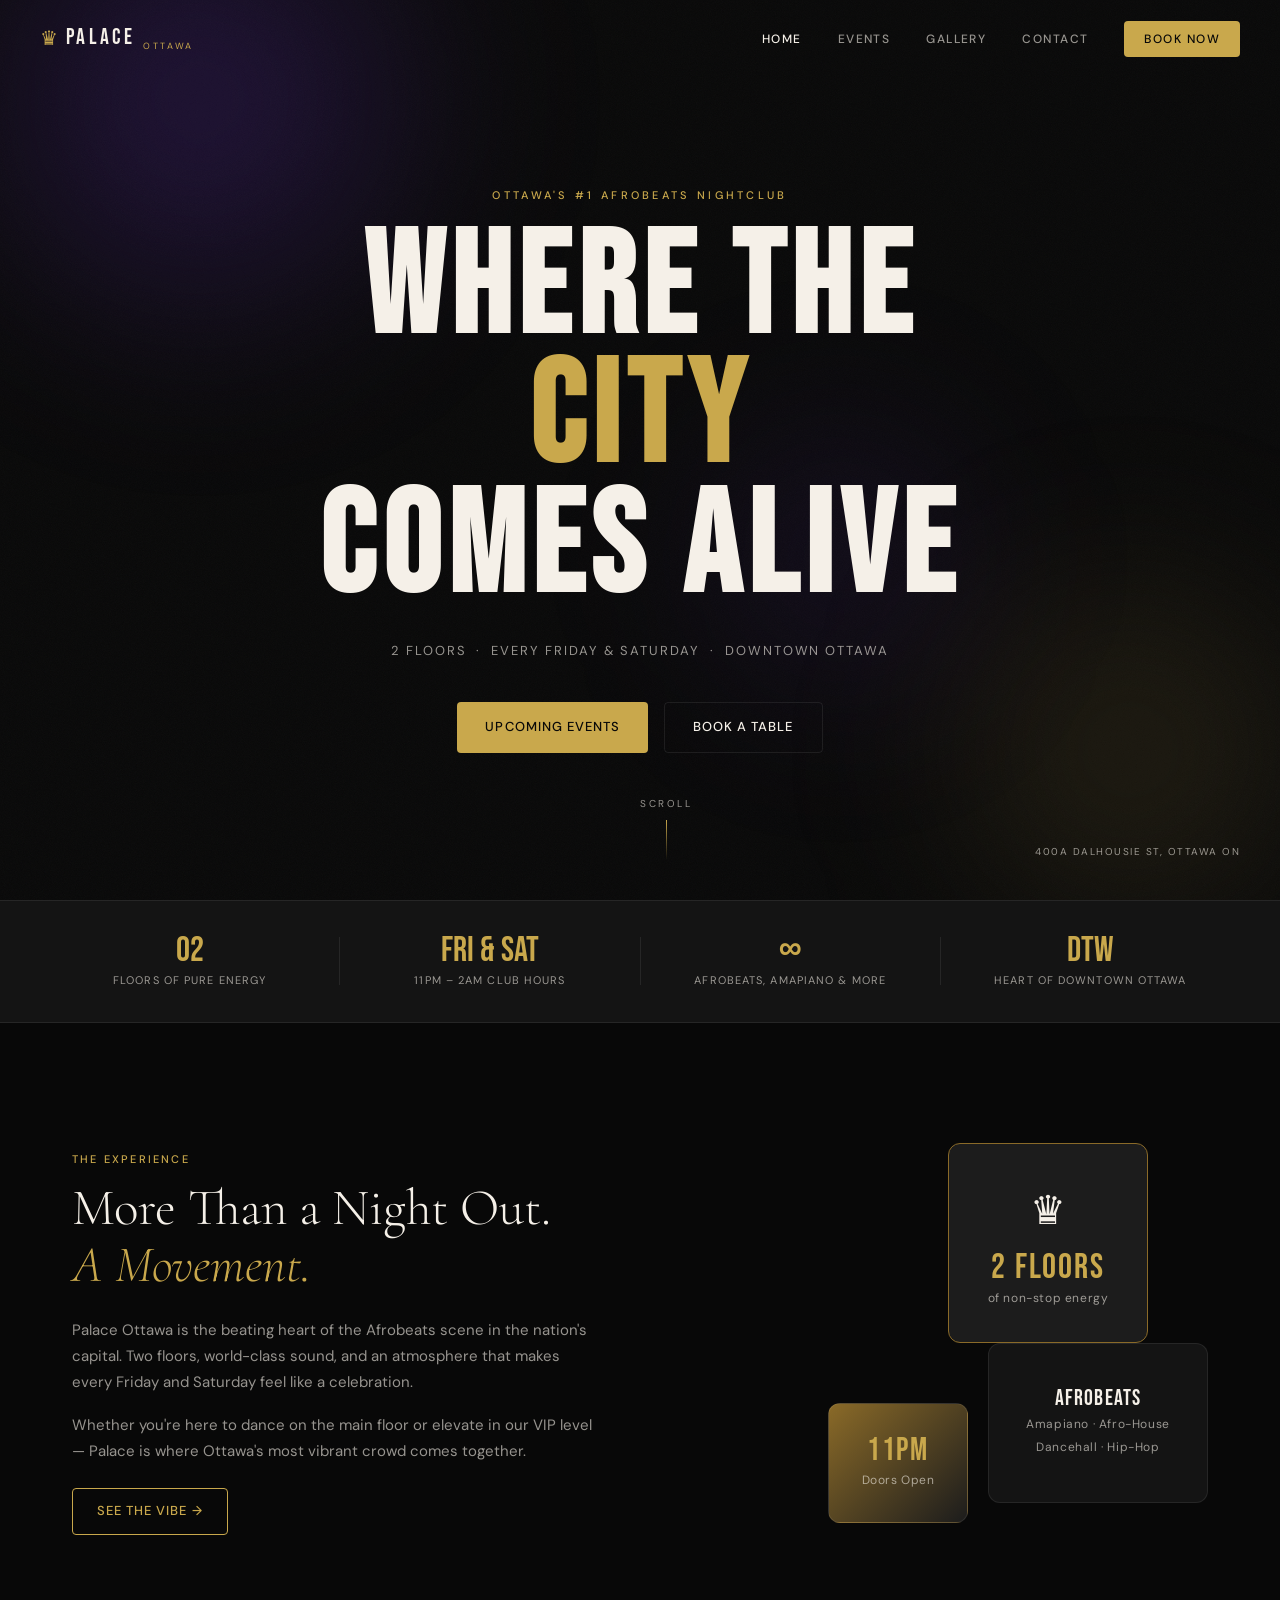
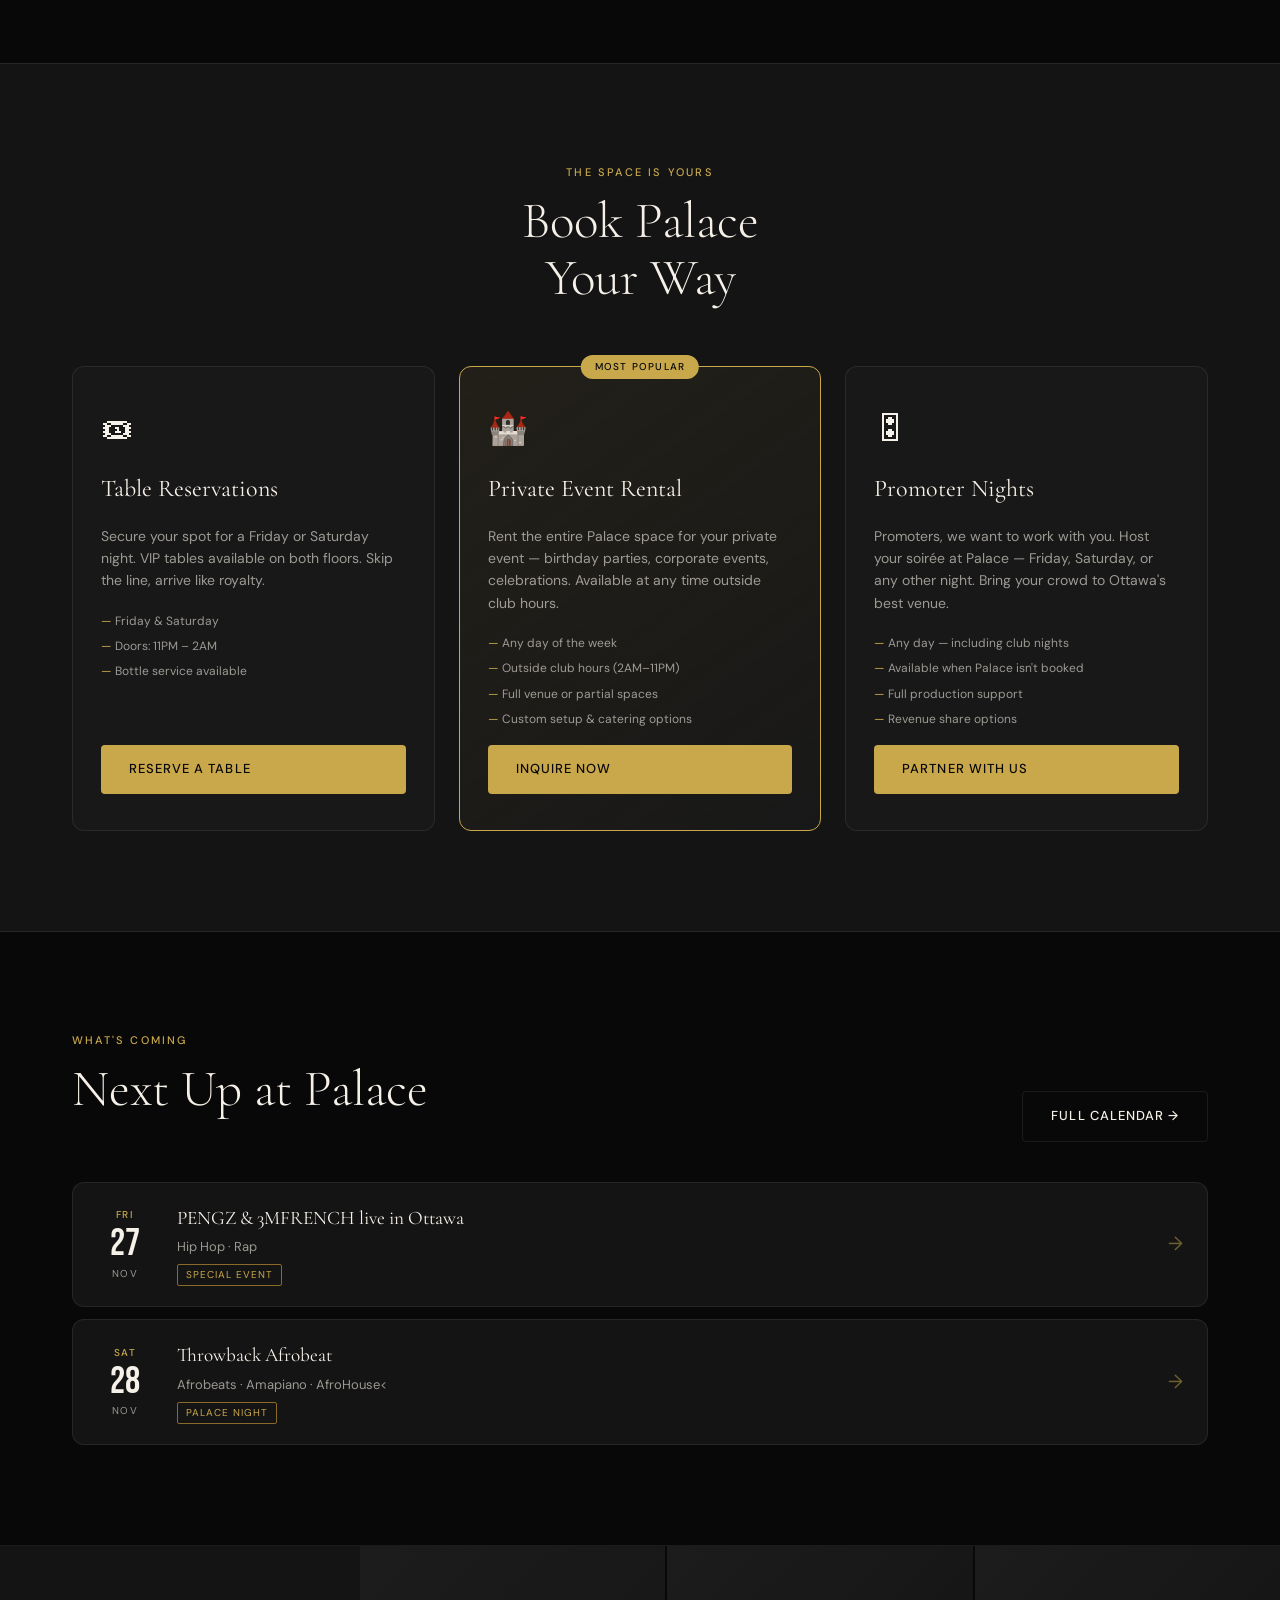
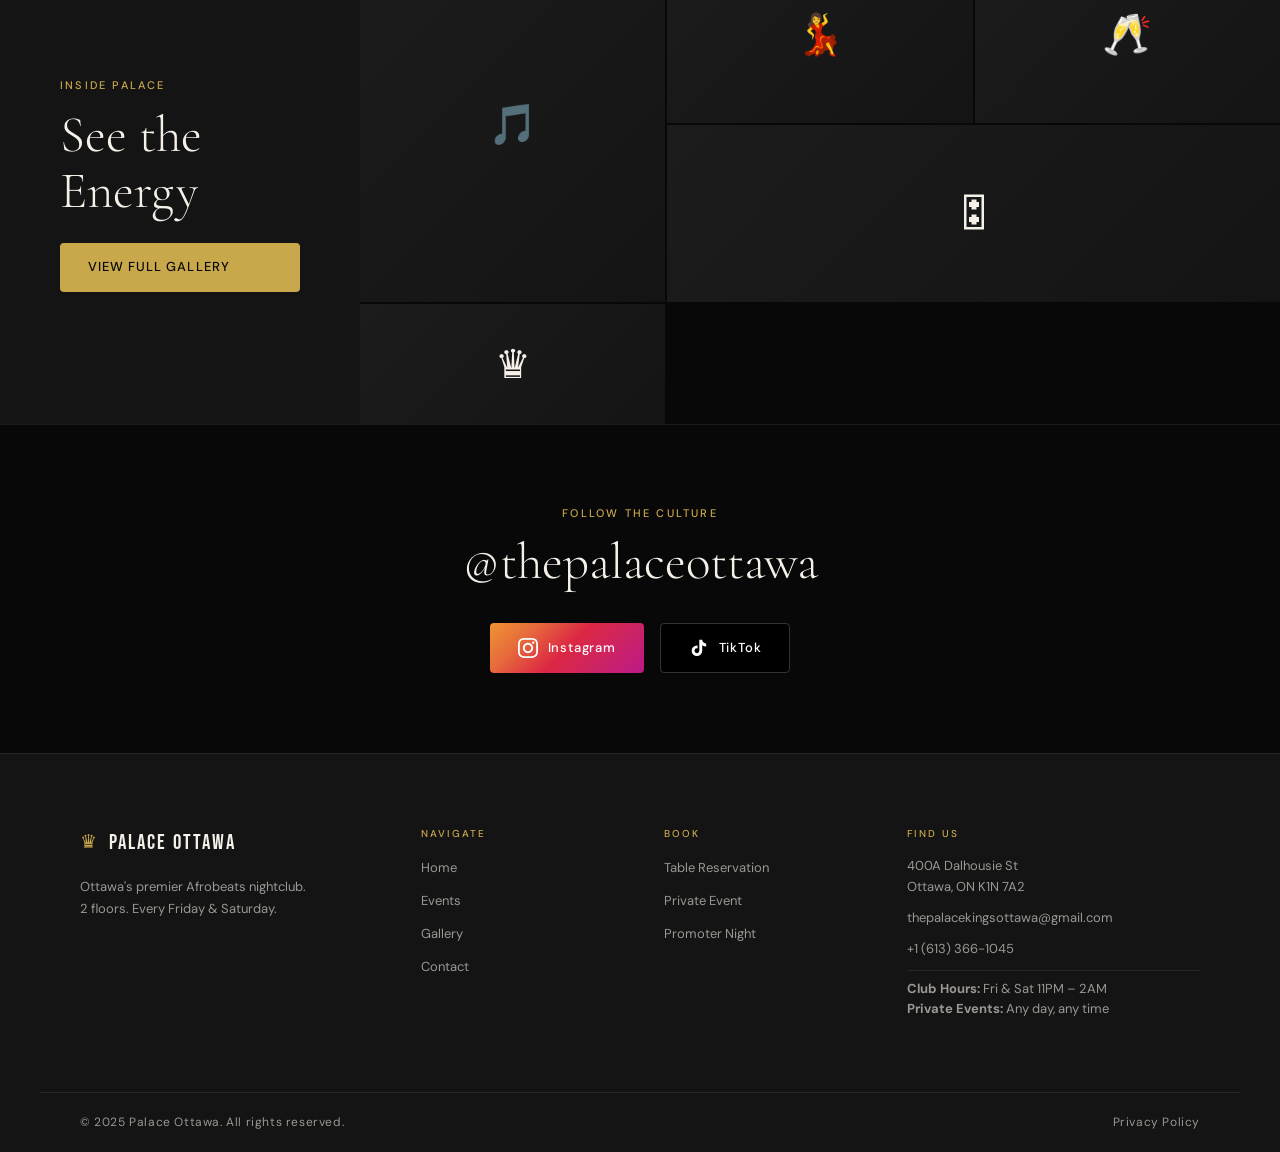
==== commit 6070c09e: "Update index.html" ====
--- a/index.html
+++ b/index.html
@@ -218,13 +218,13 @@
       <div class="event-preview-card">
         <div class="event-preview-date">
           <span class="event-day">FRI</span>
-          <span class="event-num">06</span>
+          <span class="event-num">27</span>
           <span class="event-month">NOV</span>
         </div>
         <div class="event-preview-info">
-          <h4>WHAT'S THE MOTION?</h4>             <!-- ← event title -->
-          <p>Hip Hop · Dancehall</p> <!-- ← genres -->
-          <span class="event-tag">Palace Night</span> <!-- ← badge -->
+          <h4>PENGZ & 3MFRENCH live in Ottawa</h4>             <!-- ← event title -->
+          <p>Hip Hop · Rap</p> <!-- ← genres -->
+          <span class="event-tag">Special Event</span> <!-- ← badge -->
         </div>
         <a href="events.html" class="event-arrow">→</a>
       </div>
@@ -233,11 +233,11 @@
       <div class="event-preview-card">
         <div class="event-preview-date">
           <span class="event-day">SAT</span>   <!-- ← day abbrev -->
-          <span class="event-num">07</span>    <!-- ← day number -->
+          <span class="event-num">28</span>    <!-- ← day number -->
           <span class="event-month">NOV</span> <!-- ← month abbrev -->
         </div>
         <div class="event-preview-info">
-          <h4>LAGOS TO JOZI</h4>
+          <h4>Throwback Afrobeat</h4>
           <p>Afrobeats · Amapiano · AfroHouse<</p>
           <span class="event-tag">Palace Night</span>
         </div>
